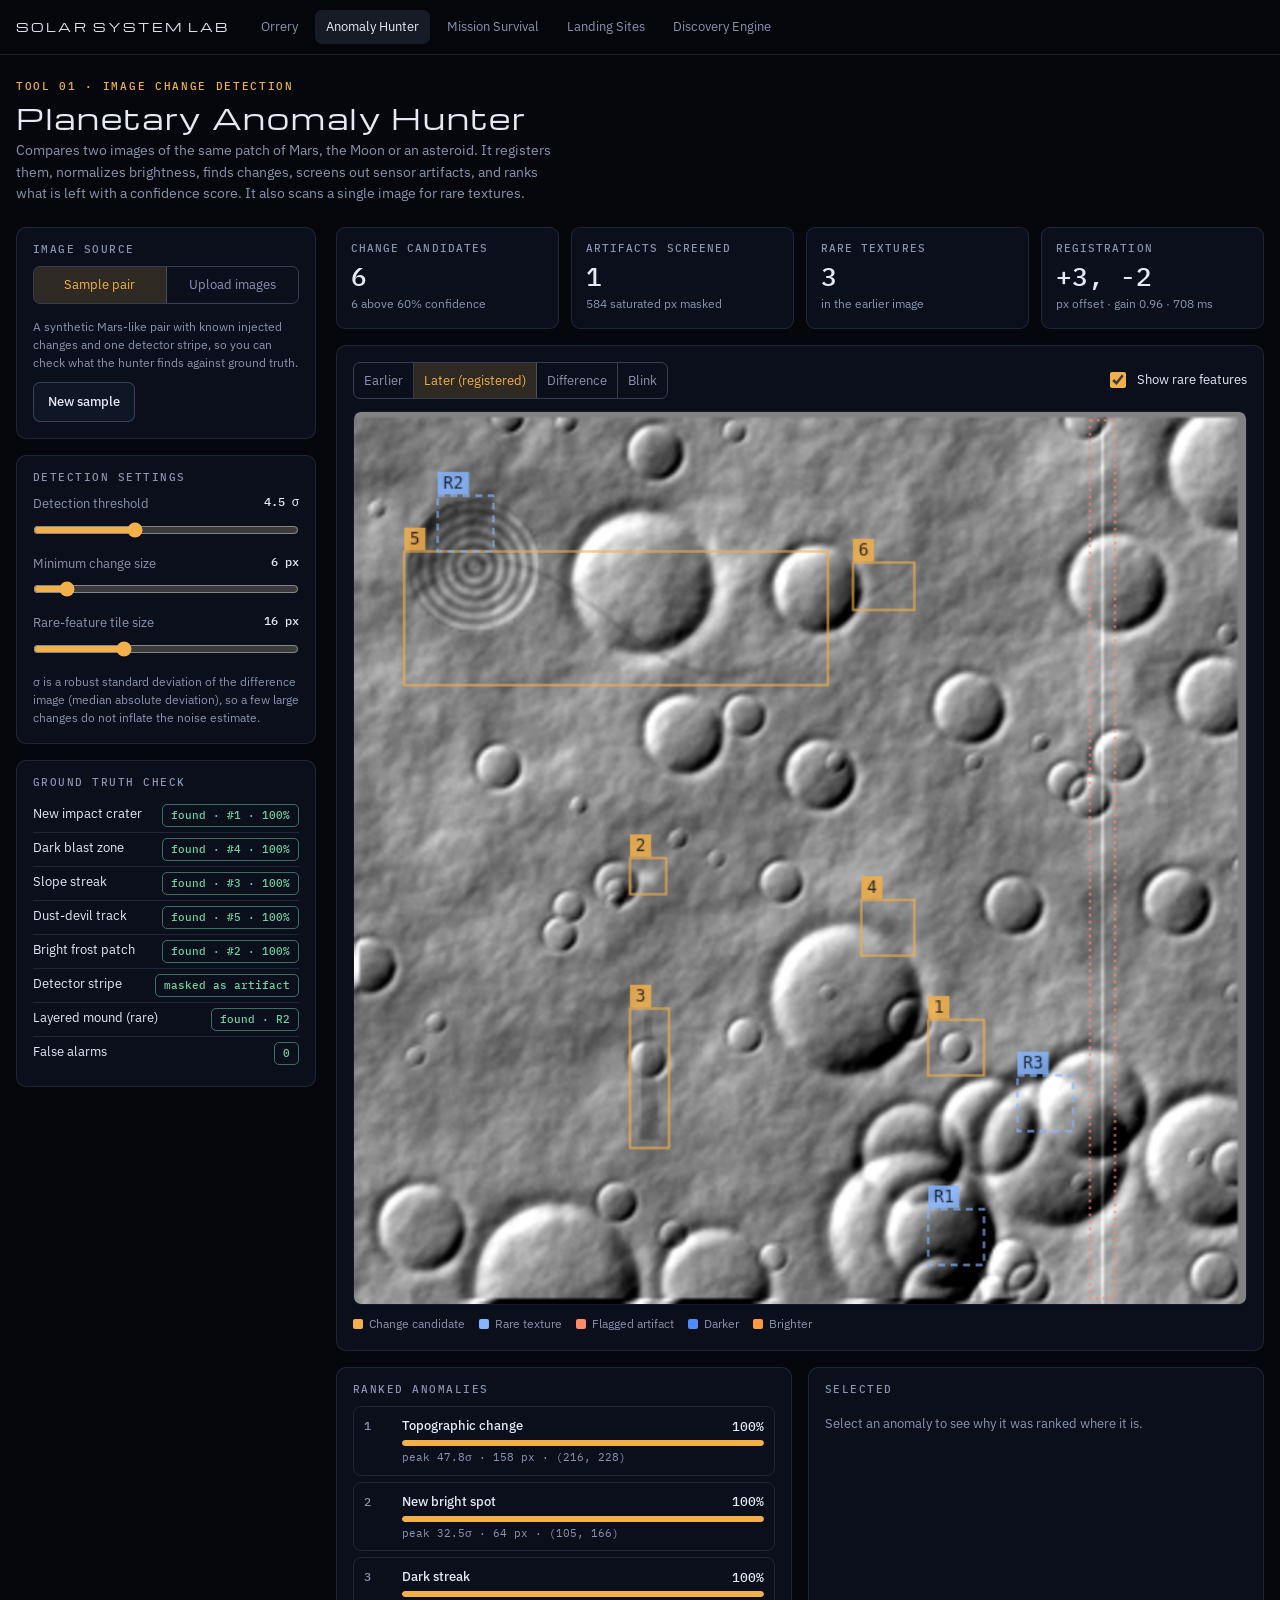
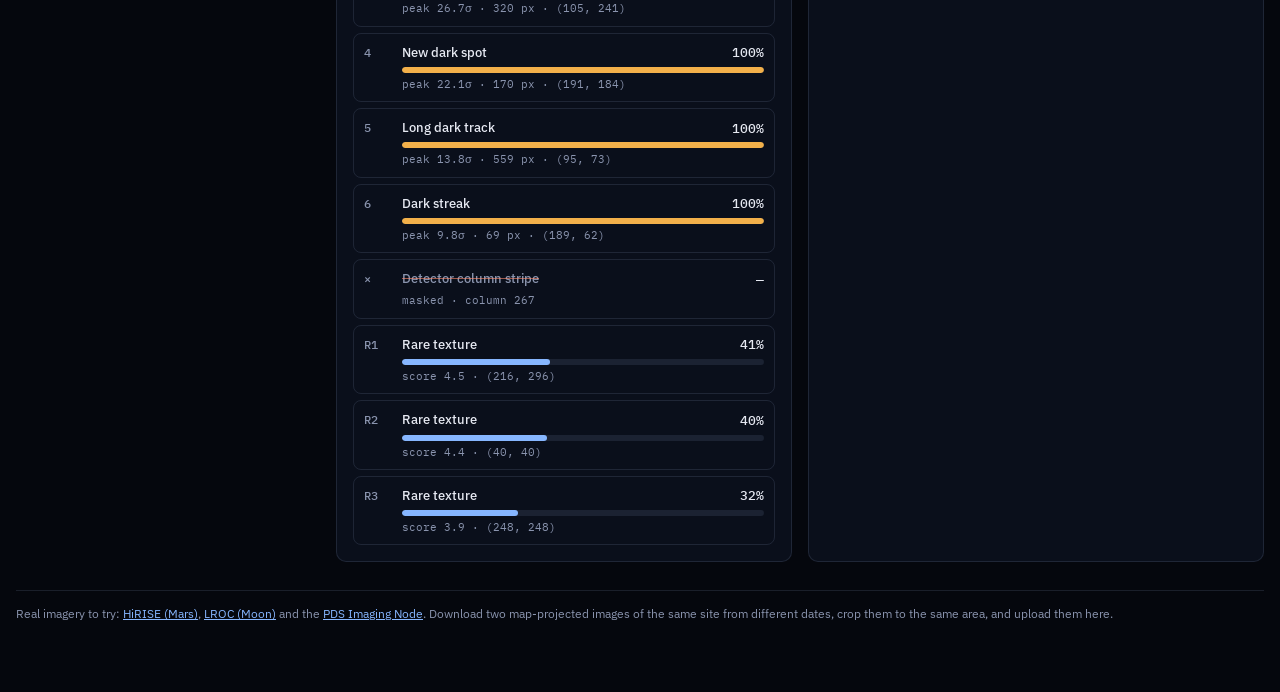
==== anomaly.html @ 72cd1df5 "Add Solar System Lab: anomaly hunter, mission survival, landing sites, discovery engine Co-Authored-" ====
<!doctype html>
<html lang="en">
<head>
<meta charset="utf-8">
<meta name="viewport" content="width=device-width, initial-scale=1, viewport-fit=cover">
<meta name="claude:viewport-fit-sides" content="cover">
<title>Anomaly Hunter</title>
<link rel="preconnect" href="https://fonts.googleapis.com">
<link rel="stylesheet" href="https://fonts.googleapis.com/css2?family=IBM+Plex+Mono:wght@400;500&family=IBM+Plex+Sans:wght@400;500;600&family=Michroma&display=swap">
<link rel="stylesheet" href="lab.css">
<style>
.views{display:flex;flex-wrap:wrap;gap:10px;align-items:center;justify-content:space-between;margin-bottom:12px}
.rank{list-style:none;margin:0;padding:0;display:flex;flex-direction:column;gap:6px}
.rank li button{width:100%;display:grid;grid-template-columns:28px minmax(0,1fr) 64px;gap:4px 10px;align-items:center;text-align:left;background:none;border:1px solid var(--line);border-radius:8px;padding:9px 10px;cursor:pointer}
.rank li button:hover{border-color:var(--line2)}
.rank li button[aria-pressed="true"]{border-color:var(--sun);background:rgba(242,176,74,.06)}
.rank .no{font:500 12px/1 var(--f-mono);color:var(--muted)}
.rank .ty{font-size:13px;font-weight:500;overflow:hidden;text-overflow:ellipsis}
.rank .cf{font:500 13px/1 var(--f-mono);text-align:right;font-variant-numeric:tabular-nums}
.rank .meta{grid-column:2/4;font:400 11px/1.4 var(--f-mono);color:var(--muted)}
.rank .bar{grid-column:2/4}
.rank li.art button .ty{color:var(--muted);text-decoration:line-through;text-decoration-color:rgba(255,138,110,.6)}
.detail dl{margin:0;display:grid;grid-template-columns:auto 1fr;gap:6px 12px;font-size:12.5px}
.detail dt{color:var(--muted)} .detail dd{margin:0;text-align:right;font-family:var(--f-mono);font-size:12px;overflow-wrap:anywhere}
.val li{display:flex;justify-content:space-between;gap:10px;font-size:12.5px;padding:5px 0;border-bottom:1px solid var(--line)}
.val li:last-child{border-bottom:0}
.val ul{list-style:none;margin:0;padding:0}
</style>
</head>
<body>
<nav class="nav"><div class="nav-in">
  <a class="mark" href="index.html">SOLAR SYSTEM LAB</a>
  <a class="tab" href="index.html">Orrery</a>
  <a class="tab" href="anomaly.html" aria-current="page">Anomaly Hunter</a>
  <a class="tab" href="mission.html">Mission Survival</a>
  <a class="tab" href="landing.html">Landing Sites</a>
  <a class="tab" href="discovery.html">Discovery Engine</a>
</div></nav>

<main class="wrap">
  <div class="phead">
    <div>
      <div class="eyebrow">Tool 01 · Image change detection</div>
      <h1>Planetary Anomaly Hunter</h1>
      <p>Compares two images of the same patch of Mars, the Moon or an asteroid. It registers them, normalizes brightness, finds changes, screens out sensor artifacts, and ranks what is left with a confidence score. It also scans a single image for rare textures.</p>
    </div>
  </div>

  <div class="layout">
    <aside class="stack">
      <div class="card">
        <h2>Image source</h2>
        <div class="seg" id="srcSeg" role="group" aria-label="Image source">
          <button aria-pressed="true" data-src="sample">Sample pair</button>
          <button aria-pressed="false" data-src="upload">Upload images</button>
        </div>
        <div id="sampleBox" style="margin-top:14px">
          <p class="hint" style="margin-top:0">A synthetic Mars-like pair with known injected changes and one detector stripe, so you can check what the hunter finds against ground truth.</p>
          <div class="btns" style="margin-top:10px"><button class="btn" id="btnNew">New sample</button></div>
        </div>
        <div id="uploadBox" hidden style="margin-top:14px">
          <div class="field"><span class="flabel">Earlier image</span><input type="file" id="fileA" accept="image/*"></div>
          <div class="field"><span class="flabel">Later image</span><input type="file" id="fileB" accept="image/*"></div>
          <p class="hint">Both images must cover the same area at a similar scale. Offsets up to 8 pixels at working size are corrected automatically. Images are processed in your browser and never uploaded anywhere.</p>
        </div>
      </div>
      <div class="card">
        <h2>Detection settings</h2>
        <div class="field"><label for="sens">Detection threshold <output id="sensV">4.5 σ</output></label><input type="range" id="sens" min="3" max="7" step="0.25" value="4.5"></div>
        <div class="field"><label for="minA">Minimum change size <output id="minAV">6 px</output></label><input type="range" id="minA" min="2" max="40" step="1" value="6"></div>
        <div class="field"><label for="rareN">Rare-feature tile size <output id="rareNV">16 px</output></label><input type="range" id="rareN" min="8" max="32" step="4" value="16"></div>
        <p class="hint">σ is a robust standard deviation of the difference image (median absolute deviation), so a few large changes do not inflate the noise estimate.</p>
      </div>
      <div class="card val" id="valCard">
        <h2>Ground truth check</h2>
        <ul id="valList"></ul>
      </div>
    </aside>

    <div class="stack">
      <div class="stats" id="stats"></div>
      <div class="card">
        <div class="views">
          <div class="seg" id="viewSeg" role="group" aria-label="View">
            <button aria-pressed="false" data-v="a">Earlier</button>
            <button aria-pressed="true" data-v="b">Later (registered)</button>
            <button aria-pressed="false" data-v="d">Difference</button>
            <button aria-pressed="false" data-v="blink">Blink</button>
          </div>
          <label class="check"><input type="checkbox" id="showRare" checked> Show rare features</label>
        </div>
        <div class="viewport"><canvas id="view" width="640" height="640" aria-label="Image view with detected anomalies"></canvas></div>
        <div class="legend" style="margin-top:10px">
          <span><i style="background:var(--sun)"></i>Change candidate</span>
          <span><i style="background:var(--cool)"></i>Rare texture</span>
          <span><i style="background:var(--alert)"></i>Flagged artifact</span>
          <span id="diffLegend" hidden><i style="background:#4f8dff"></i>Darker <i style="background:#ff9a3c;margin-left:8px"></i>Brighter</span>
        </div>
      </div>
      <div class="row">
        <div class="card">
          <h2>Ranked anomalies</h2>
          <ol class="rank" id="rank"></ol>
        </div>
        <div class="card detail" id="detail">
          <h2>Selected</h2>
          <div id="detailBody" class="empty">Select an anomaly to see why it was ranked where it is.</div>
        </div>
      </div>
    </div>
  </div>

  <p class="foot">Real imagery to try: <a href="https://www.uahirise.org/" target="_blank" rel="noopener">HiRISE (Mars)</a>, <a href="https://wms.lroc.asu.edu/lroc" target="_blank" rel="noopener">LROC (Moon)</a> and the <a href="https://pds-imaging.jpl.nasa.gov/" target="_blank" rel="noopener">PDS Imaging Node</a>. Download two map-projected images of the same site from different dates, crop them to the same area, and upload them here.</p>
</main>

<script src="lab.js"></script>
<script>
(function(){
"use strict";
const {$,clamp,rng,gauss,noise,median,mad,fmt,pct,esc}=Lab;
const N=320;
let src='sample', seed=7, view='b', blinkTimer=null, blinkOn=false;
let data=null;     // {W,H,A,B,truth,stripeTruth,mound,names,scale}
let result=null;   // analysis output
let selected=null;

/* ---------------- synthetic terrain ---------------- */
function crater(h,alb,cx,cy,R,W,H){
  const ext=Math.ceil(R*1.6);
  for(let y=Math.max(1,Math.floor(cy-ext));y<Math.min(H-1,cy+ext);y++)
  for(let x=Math.max(1,Math.floor(cx-ext));x<Math.min(W-1,cx+ext);x++){
    const d=Math.hypot(x-cx,y-cy)/R, i=y*W+x;
    if(d<1){ h[i]-=R*.42*(1-d*d); alb[i]-=.03*(1-d); }
    h[i]+=R*.14*Math.exp(-Math.pow((d-1)/.16,2));
  }
}
function render(h,alb,W,H){
  const out=new Float32Array(W*H);
  for(let y=0;y<H;y++) for(let x=0;x<W;x++){
    const i=y*W+x, xl=x>0?i-1:i, xr=x<W-1?i+1:i, yu=y>0?i-W:i, yd=y<H-1?i+W:i;
    const s=-((h[xr]-h[xl])*.7+(h[yd]-h[yu])*.55);
    out[i]=clamp(.08+.84*alb[i]*(1+.5*s),0,1);
  }
  return out;
}
function makeSample(sd){
  const W=N,H=N,r=rng(sd), n1=noise(sd+1,6,4), n2=noise(sd+2,5,6), n3=noise(sd+3,4,16);
  const h=new Float32Array(W*H), alb=new Float32Array(W*H);
  for(let y=0;y<H;y++) for(let x=0;x<W;x++){
    const u=x/(W-1), v=y/(H-1), i=y*W+x;
    h[i]=26*n1(u,v)+3*n3(u,v);
    alb[i]=.5+.22*(n2(u,v)-.5);
  }
  const keep=[]; // regions kept clear for injected features
  const far=(x,y,m)=>keep.every(k=>Math.hypot(k[0]-x,k[1]-y)>k[2]+m);
  const pick=(m,pad)=>{ for(let t=0;t<400;t++){ const x=pad+r()*(W-2*pad), y=pad+r()*(H-2*pad); if(far(x,y,m)) return [x,y]; } return [W/2,H/2]; };
  // rare layered mound (single image feature, present in both)
  const [mx,my]=pick(30,40); keep.push([mx,my,30]);
  for(let y=0;y<H;y++) for(let x=0;x<W;x++){
    const d=Math.hypot(x-mx,y-my)/24; if(d<1){ const i=y*W+x; h[i]+=7*(1-d*d); alb[i]+=.15*Math.sin(d*36)*(1-d*.3); }
  }
  // stripe column reserved
  const stripeX=Math.round(W*(.72+r()*.12)); keep.push([stripeX,-9999,0]);
  // background craters
  for(let k=0;k<70;k++){ const R=3+30*Math.pow(r(),3.2), x=r()*W, y=r()*H; if(Math.hypot(x-mx,y-my)>R+30) crater(h,alb,x,y,R,W,H); }

  const h2=Float32Array.from(h), a2=Float32Array.from(alb), truth=[];
  const colOk=(x,m)=>Math.abs(x-stripeX)>m;
  let p;
  do{ p=pick(18,30); }while(!colOk(p[0],16)); keep.push([p[0],p[1],18]);
  crater(h2,a2,p[0],p[1],5.5,W,H); truth.push({x:p[0],y:p[1],r:8,label:'New impact crater'});
  do{ p=pick(16,30); }while(!colOk(p[0],14)); keep.push([p[0],p[1],14]);
  for(let y=0;y<H;y++) for(let x=0;x<W;x++){ const d2=(x-p[0])**2+(y-p[1])**2; if(d2<200) a2[y*W+x]-=.17*Math.exp(-d2/22); }
  truth.push({x:p[0],y:p[1],r:7,label:'Dark blast zone'});
  do{ p=pick(30,40); }while(!colOk(p[0],34)); keep.push([p[0],p[1],30]);
  { const ang=Math.PI*(.35+r()*.3), L=44, x0=p[0]-Math.cos(ang)*L/2, y0=p[1]-Math.sin(ang)*L/2;
    for(let y=0;y<H;y++) for(let x=0;x<W;x++){
      const t=clamp(((x-x0)*Math.cos(ang)+(y-y0)*Math.sin(ang))/L,0,1), px=x0+Math.cos(ang)*L*t, py=y0+Math.sin(ang)*L*t, d=Math.hypot(x-px,y-py);
      const wdt=1+2.2*t; if(d<wdt+1) a2[y*W+x]-=.13*clamp(wdt+1-d,0,1)*(t<.97?1:0);
    }
    truth.push({x:p[0],y:p[1],r:24,label:'Slope streak'}); }
  { // dust-devil track, kept left of the stripe
    const xs=20, xe=Math.min(stripeX-20,W*.62), y0=40+r()*(H-80), amp=10+r()*14, ph=r()*6;
    for(let x=Math.floor(xs);x<xe;x++){ const yc=y0+amp*Math.sin(x/26+ph);
      for(let y=Math.floor(yc-3);y<=yc+3;y++){ if(y<0||y>=H) continue; const d=Math.abs(y-yc); if(d<1.6) a2[y*W+x]-=.07*(1.6-d)/1.6+.02; } }
    const mxx=(xs+xe)/2; truth.push({x:mxx,y:y0+amp*Math.sin(mxx/26+ph),r:(xe-xs)/2,label:'Dust-devil track',line:true}); }
  do{ p=pick(12,30); }while(!colOk(p[0],10)); keep.push([p[0],p[1],10]);
  for(let y=0;y<H;y++) for(let x=0;x<W;x++){ const d2=(x-p[0])**2+(y-p[1])**2; if(d2<60) a2[y*W+x]+=.28*Math.exp(-d2/7); }
  truth.push({x:p[0],y:p[1],r:6,label:'Bright frost patch'});

  const A0=render(h,alb,W,H), B0=render(h2,a2,W,H);
  // second acquisition: brighter exposure, pointing offset, noise, a hot detector column
  const sx=3,sy=-2, A=new Float32Array(W*H), B=new Float32Array(W*H);
  for(let y=0;y<H;y++) for(let x=0;x<W;x++){
    const i=y*W+x; A[i]=clamp(A0[i]+gauss(r)*.012,0,1);
    const ox=x-sx, oy=y-sy, j=(clamp(oy,0,H-1))*W+clamp(ox,0,W-1);
    B[i]=clamp(B0[j]*1.08-.03+gauss(r)*.012,0,1);
  }
  for(let y=0;y<H;y++) B[y*W+stripeX+sx]=clamp(B[y*W+stripeX+sx]+.26,0,1);
  return {W,H,A,B,truth,stripeTruth:stripeX+sx,mound:{x:mx,y:my,r:24},names:['synthetic-earlier','synthetic-later'],scale:1,synthetic:true};
}

/* ---------------- analysis ---------------- */
function normalize(a){ const m=Lab.mean(a), s=Lab.std(a,m)||1; const o=new Float32Array(a.length); for(let i=0;i<a.length;i++) o[i]=(a[i]-m)/s; return o; }
function register(A,B,W,H,R){
  let best=[0,0], bestE=Infinity; const m=R+2;
  for(let dy=-R;dy<=R;dy++) for(let dx=-R;dx<=R;dx++){
    let e=0,n=0;
    for(let y=m;y<H-m;y+=2) for(let x=m;x<W-m;x+=2){ const d=B[(y+dy)*W+x+dx]-A[y*W+x]; e+=d*d; n++; }
    e/=n; if(e<bestE){ bestE=e; best=[dx,dy]; }
  }
  return best;
}
function box3(a,W,H){ const o=new Float32Array(a.length);
  for(let y=0;y<H;y++) for(let x=0;x<W;x++){ let s=0,n=0;
    for(let j=-1;j<=1;j++) for(let i=-1;i<=1;i++){ const xx=x+i,yy=y+j; if(xx>=0&&yy>=0&&xx<W&&yy<H){ s+=a[yy*W+xx]; n++; } }
    o[y*W+x]=s/n; } return o; }

function analyze(){
  const {W,H}=data, t0=performance.now();
  const T=+$('sens').value, minA=+$('minA').value;
  const An=normalize(data.A), Bn=normalize(data.B);
  const [dx,dy]=register(An,Bn,W,H,8);
  const margin=Math.max(Math.abs(dx),Math.abs(dy))+2;
  const Breg=new Float32Array(W*H), valid=new Uint8Array(W*H);
  for(let y=0;y<H;y++) for(let x=0;x<W;x++){ const xx=x+dx, yy=y+dy;
    if(xx>=0&&yy>=0&&xx<W&&yy<H){ Breg[y*W+x]=Bn[yy*W+xx]; if(x>=margin&&y>=margin&&x<W-margin&&y<H-margin) valid[y*W+x]=1; } }
  // saturation screen: clipped pixels cannot show real brightness changes
  let satCount=0;
  for(let y=0;y<H;y++) for(let x=0;x<W;x++){ const i=y*W+x; if(!valid[i]) continue; const xx=x+dx, yy=y+dy, a=data.A[i], b=data.B[yy*W+xx];
    if(a<.015||a>.985||b<.015||b>.985){ for(let j=-1;j<=1;j++) for(let k=-1;k<=1;k++){ const q2=(y+j)*W+x+k; if(q2>=0&&q2<W*H) valid[q2]=0; } satCount++; } }
  // fit gain/offset of later image to earlier (robust to brightness/exposure changes)
  let sa=0,sb=0,sab=0,sbb=0,n=0;
  for(let i=0;i<W*H;i++) if(valid[i]){ sa+=An[i]; sb+=Breg[i]; sab+=An[i]*Breg[i]; sbb+=Breg[i]*Breg[i]; n++; }
  const g=(sab-sa*sb/n)/(sbb-sb*sb/n||1), off=(sa-g*sb)/n;
  const D=new Float32Array(W*H); for(let i=0;i<W*H;i++) D[i]=valid[i]?(g*Breg[i]+off)-An[i]:0;
  const Ds=box3(D,W,H);
  const vals=[]; for(let i=0;i<W*H;i++) if(valid[i]) vals.push(Ds[i]);
  const med=median(vals), sig=1.4826*mad(vals,med)||1e-6;
  const Z=new Float32Array(W*H); for(let i=0;i<W*H;i++) Z[i]=valid[i]?(Ds[i]-med)/sig:0;

  // artifact screen: whole columns / rows that shifted together (detector stripes, readout banding)
  const artifacts=[], masked=new Uint8Array(W*H);
  const lineScan=(isCol)=>{
    const L=isCol?W:H, M=isCol?H:W;
    for(let a=0;a<L;a++){ let s=0,c=0,hi=0;
      for(let b=0;b<M;b++){ const i=isCol?b*W+a:a*W+b; if(valid[i]){ s+=Z[i]; c++; if(Math.abs(Z[i])>T*.6) hi++; } }
      if(c>M*.5 && hi/c>.6 && Math.abs(s/c)>T*.55){
        for(let b=0;b<M;b++){ for(let k=-1;k<=1;k++){ const aa=a+k; if(aa<0||aa>=L) continue; masked[isCol?b*W+aa:aa*W+b]=1; } }
        const last=artifacts[artifacts.length-1];
        if(last&&last.isCol===isCol&&a-last.pos<=2){ last.pos2=a; continue; }
        artifacts.push({isCol,pos:a,pos2:a,mean:s/c,frac:hi/c});
      } }
  };
  lineScan(true); lineScan(false);

  // hysteresis segmentation
  const lab=new Int32Array(W*H), comps=[]; const lo=T*.6; let id=0; const q=new Int32Array(W*H);
  for(let i=0;i<W*H;i++){
    if(lab[i]||!valid[i]||masked[i]||Math.abs(Z[i])<T) continue;
    id++; let qh=0,qt=0; q[qt++]=i; lab[i]=id;
    const c={id,px:[],sum:0,pos:0,neg:0,peak:0,x0:W,y0:H,x1:0,y1:0,edge:false};
    while(qh<qt){ const k=q[qh++], x=k%W, y=(k-x)/W; c.px.push(k);
      const z=Z[k]; c.sum+=z; if(z>lo)c.pos++; if(z<-lo)c.neg++; c.peak=Math.max(c.peak,Math.abs(z));
      if(x<c.x0)c.x0=x; if(y<c.y0)c.y0=y; if(x>c.x1)c.x1=x; if(y>c.y1)c.y1=y;
      if(x<=margin+1||y<=margin+1||x>=W-margin-2||y>=H-margin-2) c.edge=true;
      for(let j=-1;j<=1;j++) for(let ii=-1;ii<=1;ii++){ const xx=x+ii,yy=y+j; if(xx<0||yy<0||xx>=W||yy>=H) continue; const kk=yy*W+xx;
        if(!lab[kk]&&valid[kk]&&!masked[kk]&&Math.abs(Z[kk])>=lo){ lab[kk]=id; q[qt++]=kk; } } }
    comps.push(c);
  }
  // merge nearby fragments of the same feature (gaps along faint tracks)
  const near=(a,b)=>!(a.x1+4<b.x0||b.x1+4<a.x0||a.y1+4<b.y0||b.y1+4<a.y0);
  let merged=true; while(merged){ merged=false;
    for(let i=0;i<comps.length&&!merged;i++) for(let j=i+1;j<comps.length&&!merged;j++){
      const a=comps[i], b=comps[j]; if(!near(a,b)) continue;
      if(Math.sign(a.sum)!==Math.sign(b.sum)&&a.pos&&b.pos&&a.neg&&b.neg) continue;
      let close=false; const bs=new Set(b.px);
      outer: for(const k of a.px){ const x=k%W,y=(k-x)/W; for(let j2=-4;j2<=4;j2++) for(let i2=-4;i2<=4;i2++){ if(bs.has((y+j2)*W+x+i2)){ close=true; break outer; } } }
      if(!close) continue;
      a.px=a.px.concat(b.px); a.sum+=b.sum; a.pos+=b.pos; a.neg+=b.neg; a.peak=Math.max(a.peak,b.peak);
      a.x0=Math.min(a.x0,b.x0); a.y0=Math.min(a.y0,b.y0); a.x1=Math.max(a.x1,b.x1); a.y1=Math.max(a.y1,b.y1); a.edge=a.edge||b.edge;
      comps.splice(j,1); merged=true; } }

  const items=[];
  for(const c of comps){
    const area=c.px.length; if(area<minA) continue;
    let mx=0,my=0; for(const k of c.px){ mx+=k%W; my+=Math.floor(k/W); } mx/=area; my/=area;
    let sxx=0,syy=0,sxy=0; for(const k of c.px){ const x=k%W-mx, y=Math.floor(k/W)-my; sxx+=x*x; syy+=y*y; sxy+=x*y; }
    sxx/=area; syy/=area; sxy/=area;
    const tr=sxx+syy, det=sxx*syy-sxy*sxy, l1=tr/2+Math.sqrt(Math.max(0,tr*tr/4-det)), l2=Math.max(.25,tr/2-Math.sqrt(Math.max(0,tr*tr/4-det)));
    const elong=Math.sqrt(l1/l2), length=4*Math.sqrt(l1);
    const meanZ=c.sum/area, posF=c.pos/area, negF=c.neg/area;
    let type, why;
    if(posF>.2&&negF>.2){ type='Topographic change'; why='paired brightening and darkening, the signature of new relief catching light on one side and casting shadow on the other (possible new crater or slump)'; }
    else if(meanZ<0&&elong>3.2&&length>70){ type='Long dark track'; why='a long, thin, darker line, typical of a dust-devil track or rover-scale disturbance'; }
    else if(meanZ<0&&elong>2.6&&length>18){ type='Dark streak'; why='an elongated darker feature that tapers, consistent with a slope streak or recurring slope lineae'; }
    else if(meanZ<0){ type='New dark spot'; why='a compact darkening, consistent with a fresh impact blast zone or exposed darker material'; }
    else if(elong>3){ type='Bright streak'; why='an elongated brightening'; }
    else { type='New bright spot'; why='a compact brightening, consistent with frost, fresh ice or a high-albedo exposure'; }
    const flags=[]; let art=0;
    if(c.edge){ flags.push('touches the overlap edge, where registration error is largest'); art+=.45; }
    if(area<10&&c.peak<T+1.5){ flags.push('very small and weak, could be noise'); art+=.35; }
    if(elong>18&&(c.x1-c.x0<=3||c.y1-c.y0<=3)){ flags.push('one pixel wide and perfectly straight, like a detector defect'); art+=.6; }
    const strength=1/(1+Math.exp(-(.8*(c.peak-T)+.55*Math.log(area/minA))));
    const conf=clamp(strength*(1-Math.min(.9,art)),0,1);
    items.push({kind:'change',type,why,conf,area,peak:c.peak,meanZ,elong,length,x:mx,y:my,box:[c.x0,c.y0,c.x1,c.y1],flags,artifact:art>=.6});
  }
  for(const a of artifacts){
    const w=a.pos2-a.pos+1;
    items.push({kind:'artifact',type:a.isCol?'Detector column stripe':'Detector row stripe',why:`${w} ${a.isCol?'column':'row'}${w>1?'s':''} changed by the same amount along ${pct(a.frac)} of the image. Real surface changes do not follow the sensor grid, so this was masked before detection.`,
      conf:0,x:a.isCol?a.pos:W/2,y:a.isCol?H/2:a.pos,box:a.isCol?[a.pos-1,margin,a.pos2+1,H-margin]:[margin,a.pos-1,W-margin,a.pos2+1],flags:['aligned with the sensor grid'],artifact:true,line:a.isCol?'col':'row',pos:a.pos,meanZ:a.mean});
  }

  // rare textures in the earlier image
  const rare=rareFeatures(An,W,H,+$('rareN').value);

  items.sort((a,b)=>(b.artifact?-1:b.conf)-(a.artifact?-1:a.conf));
  result={satCount,dx,dy,gain:g,offset:off,sigma:sig,Z,Breg,An,items,rare,ms:performance.now()-t0,margin};
}

function rareFeatures(A,W,H,T){
  const tiles=[], nx=Math.floor(W/T), ny=Math.floor(H/T);
  const sorted=Float32Array.from(A).sort(), p5=sorted[Math.floor(A.length*.05)], lo=sorted[Math.floor(A.length*.01)], hi=sorted[Math.floor(A.length*.99)];
  for(let ty=0;ty<ny;ty++) for(let tx=0;tx<nx;tx++){
    let s=0,s2=0,ge=0,jxx=0,jyy=0,jxy=0,dark=0,osc=0; const hist=new Float32Array(8); const n=T*T;
    for(let y=ty*T;y<ty*T+T;y++) for(let x=tx*T;x<tx*T+T;x++){
      const i=y*W+x, v=A[i]; s+=v; s2+=v*v; if(v<p5) dark++;
      hist[clamp(Math.floor((v-lo)/(hi-lo+1e-9)*8),0,7)]++;
      if(x>0&&y>0&&x<W-1&&y<H-1){ const gx=(A[i+1]-A[i-1])/2, gy=(A[i+W]-A[i-W])/2; ge+=Math.hypot(gx,gy); jxx+=gx*gx; jyy+=gy*gy; jxy+=gx*gy;
        const lx=A[i]-(A[i-1]+A[i+1])/2, ly=A[i]-(A[i-W]+A[i+W])/2;
        if((A[i]-A[i-1])*(A[i+1]-A[i])<0&&Math.abs(lx)>.25) osc++;
        if((A[i]-A[i-W])*(A[i+W]-A[i])<0&&Math.abs(ly)>.25) osc++; }
    }
    const m=s/n, sd=Math.sqrt(Math.max(0,s2/n-m*m));
    let ent=0; for(const h of hist){ if(h>0){ const p=h/n; ent-=p*Math.log2(p); } }
    const coh=(jxx+jyy)>0?Math.sqrt((jxx-jyy)**2+4*jxy*jxy)/(jxx+jyy):0;
    tiles.push({tx,ty,f:[m,sd,ge/n,coh,ent,dark/n,osc/n]});
  }
  const names=['brightness','contrast','relief roughness','texture alignment','texture complexity','dark-pixel share','fine banding'];
  const F=names.length, med=[], sc=[];
  for(let k=0;k<F;k++){ const col=tiles.map(t=>t.f[k]); med[k]=median(col); sc[k]=1.4826*mad(col,med[k])||Lab.std(col)||1; }
  for(const t of tiles){ t.z=t.f.map((v,k)=>(v-med[k])/sc[k]); t.zc=t.z.map(z=>Math.sign(z)*Math.log1p(Math.abs(z))); }
  // density-based rarity: mean distance to the K most similar tiles elsewhere in the image
  const K=6, sep=3;
  for(const t of tiles){
    const ds=[];
    for(const u of tiles){ if(Math.abs(u.tx-t.tx)<sep&&Math.abs(u.ty-t.ty)<sep) continue; let d=0; for(let k=0;k<F;k++){ const e=t.zc[k]-u.zc[k]; d+=e*e; } ds.push(Math.sqrt(d)); }
    ds.sort((a,b)=>a-b); let m2=0; for(let k=0;k<K&&k<ds.length;k++) m2+=ds[k]; t.knn=m2/Math.min(K,ds.length||1);
  }
  const kmed=median(tiles.map(t=>t.knn)), kmad=1.4826*mad(tiles.map(t=>t.knn),kmed)||1;
  for(const t of tiles) t.score=(t.knn-kmed)/kmad;
  tiles.sort((a,b)=>b.score-a.score);
  const out=[];
  for(const t of tiles){
    if(out.length>=5||t.score<2.5) break;
    if(out.some(o=>Math.abs(o.tx-t.tx)<=2&&Math.abs(o.ty-t.ty)<=2)) continue;
    const drivers=t.z.map((z,k)=>({z,k})).sort((a,b)=>Math.abs(b.z)-Math.abs(a.z)).slice(0,2)
      .map(d=>`${d.z>0?'high':'low'} ${names[d.k]} (${d.z>0?'+':'−'}${Math.abs(d.z).toFixed(1)}σ)`);
    let hintTxt='unusual texture worth a closer look';
    if(t.z[6]>3) hintTxt='repeating fine bands: layered deposits, ripples or terraces';
    else if(t.z[3]>3) hintTxt='strongly aligned texture: layering, dunes, ridges or fractures';
    else if(t.z[0]<-3&&t.z[1]>2) hintTxt='dark, high-contrast pocket: pit, crater interior or dark deposit';
    else if(t.z[0]>3) hintTxt='unusually bright material';
    else if(t.z[1]<-2.5) hintTxt='unusually smooth surface';
    out.push({kind:'rare',type:'Rare texture',why:hintTxt,drivers,conf:clamp(1/(1+Math.exp(-(t.score-5)*.7)),0,1),score:t.score,
      x:(t.tx+.5)*T,y:(t.ty+.5)*T,box:[t.tx*T,t.ty*T,t.tx*T+T-1,t.ty*T+T-1],tx:t.tx,ty:t.ty});
  }
  return out;
}

/* ---------------- drawing ---------------- */
const cv=$('view'), ctx=cv.getContext('2d'), base=document.createElement('canvas'), bctx=base.getContext('2d');
function grayToImage(arr,W,H,stretch){
  let lo=0,hi=1; if(stretch){ const s=Float32Array.from(arr).sort(); lo=s[Math.floor(s.length*.005)]; hi=s[Math.floor(s.length*.995)]; }
  const img=bctx.createImageData(W,H);
  for(let i=0;i<W*H;i++){ const v=clamp((arr[i]-lo)/(hi-lo||1),0,1)*255; img.data[i*4]=img.data[i*4+1]=img.data[i*4+2]=v; img.data[i*4+3]=255; }
  return img;
}
function diffImage(){
  const {W,H}=data, img=bctx.createImageData(W,H), Z=result.Z, A=result.An;
  for(let i=0;i<W*H;i++){
    const g=clamp(60+A[i]*22,0,255)*.55, z=clamp(Z[i]/6,-1,1), t=Math.abs(z);
    const c=z<0?[79,141,255]:[255,154,60];
    img.data[i*4]=g*(1-t)+c[0]*t; img.data[i*4+1]=g*(1-t)+c[1]*t; img.data[i*4+2]=g*(1-t)+c[2]*t; img.data[i*4+3]=255;
  }
  return img;
}
function draw(){
  if(!data||!result) return;
  const {W,H}=data; base.width=W; base.height=H;
  const showB = view==='b' || (view==='blink'&&blinkOn);
  let img;
  if(view==='d') img=diffImage();
  else img=grayToImage(showB?result.Breg:result.An,W,H,true);
  bctx.putImageData(img,0,0);
  const S=Math.round(Math.min(900,Math.max(560,W*2))/W*100)/100;
  cv.width=Math.round(W*S); cv.height=Math.round(H*S);
  ctx.imageSmoothingEnabled=true; ctx.drawImage(base,0,0,cv.width,cv.height);
  $('diffLegend').hidden=view!=='d';
  if(view==='blink'){ ctx.fillStyle='rgba(5,7,13,.7)'; ctx.fillRect(8,8,92,24); ctx.fillStyle='#e6e9f2'; ctx.font='500 12px "IBM Plex Mono",monospace'; ctx.fillText(blinkOn?'LATER':'EARLIER',18,24); }
  const all=result.items.concat($('showRare').checked?result.rare:[]);
  ctx.lineWidth=1.5; ctx.font='500 12px "IBM Plex Mono",monospace';
  all.forEach(it=>{
    const col=it.artifact?'#ff8a6e':it.kind==='rare'?'#86b6ff':'#f2b04a';
    const sel=selected===it, pad=4;
    const [x0,y0,x1,y1]=it.box;
    ctx.strokeStyle=col; ctx.globalAlpha=sel?1:.85; ctx.lineWidth=sel?2.5:1.4;
    ctx.setLineDash(it.kind==='rare'?[5,4]:it.artifact?[2,3]:[]);
    ctx.strokeRect(x0*S-pad,y0*S-pad,(x1-x0+1)*S+pad*2,(y1-y0+1)*S+pad*2);
    ctx.setLineDash([]);
    const lab=it.rank?String(it.rank):'';
    if(lab){ const tw=ctx.measureText(lab).width+8; const lx=Math.max(0,x0*S-pad), ly=Math.max(0,y0*S-pad-17);
      ctx.fillStyle=col; ctx.fillRect(lx,ly,tw,16); ctx.fillStyle='#0a0f1b'; ctx.fillText(lab,lx+4,ly+12); }
  });
  ctx.globalAlpha=1;
}

/* ---------------- UI ---------------- */
function renderAll(){
  const items=result.items.concat(result.rare);
  let r=1; result.items.forEach(it=>{ it.rank=it.artifact?null:r++; }); result.rare.forEach(it=>{ it.rank='R'+(result.rare.indexOf(it)+1); });
  const changes=result.items.filter(i=>!i.artifact), arts=result.items.filter(i=>i.artifact);
  $('stats').innerHTML=[
    ['Change candidates',changes.length,`${changes.filter(c=>c.conf>=.6).length} above 60% confidence`],
    ['Artifacts screened',arts.length,`${result.satCount} saturated px masked`],
    ['Rare textures',result.rare.length,'in the earlier image'],
    ['Registration',`${result.dx>=0?'+':''}${result.dx}, ${result.dy>=0?'+':''}${result.dy}`,`px offset · gain ${fmt(result.gain,2)} · ${Math.round(result.ms)} ms`]
  ].map(s=>`<div class="stat"><div class="k">${s[0]}</div><div class="n">${s[1]}</div><div class="s">${s[2]}</div></div>`).join('');
  const list=$('rank');
  if(!items.length){ list.innerHTML='<li class="empty">Nothing crossed the threshold. Lower it to see weaker changes.</li>'; }
  else list.innerHTML=items.map((it,i)=>{
    const meta=it.kind==='rare'?`score ${fmt(it.score,1)} · (${Math.round(it.x*data.scale)}, ${Math.round(it.y*data.scale)})`
      : it.kind==='artifact'?`masked · ${it.line==='col'?'column':'row'} ${Math.round(it.pos*data.scale)}`
      : `peak ${fmt(it.peak,1)}σ · ${it.area} px · (${Math.round(it.x*data.scale)}, ${Math.round(it.y*data.scale)})`;
    return `<li class="${it.artifact?'art':''}"><button data-i="${i}" aria-pressed="${selected===it}"><span class="no">${it.rank||'×'}</span><span class="ty">${esc(it.type)}</span><span class="cf">${it.artifact?'—':pct(it.conf)}</span>${it.artifact?'':`<span class="bar"><i style="width:${(it.conf*100).toFixed(0)}%;background:${it.kind==='rare'?'var(--cool)':'var(--sun)'}"></i></span>`}<span class="meta">${meta}</span></button></li>`;
  }).join('');
  [...list.querySelectorAll('button')].forEach(b=>b.onclick=()=>{ selected=items[+b.dataset.i]; renderAll(); showDetail(); });
  validate();
  draw();
}
function showDetail(){
  const it=selected; if(!it){ $('detailBody').className='empty'; $('detailBody').textContent='Select an anomaly to see why it was ranked where it is.'; return; }
  const rows=[];
  rows.push(['Type',it.type]);
  if(it.kind!=='artifact') rows.push(['Confidence',pct(it.conf)]);
  if(it.kind==='change'){ rows.push(['Peak signal',fmt(it.peak,2)+' σ'],['Mean signal',(it.meanZ>0?'+':'−')+fmt(Math.abs(it.meanZ),2)+' σ'],['Area',it.area+' px'],['Elongation',fmt(it.elong,1)+' : 1'],['Length',fmt(it.length,0)+' px']); }
  if(it.kind==='rare'){ rows.push(['Rarity score',fmt(it.score,2)],['Driven by',it.drivers.join('; ')]); }
  rows.push(['Location (source px)',`x ${Math.round(it.x*data.scale)}, y ${Math.round(it.y*data.scale)}`]);
  rows.push(['Source',data.synthetic?`synthetic pair, seed ${seed}`:esc(data.names.join(' → '))]);
  $('detailBody').className='';
  $('detailBody').innerHTML=`<dl>${rows.map(r=>`<dt>${r[0]}</dt><dd>${esc(r[1])}</dd>`).join('')}</dl>
    <p class="hint">${it.kind==='artifact'?esc(it.why):'Reads as '+esc(it.why)+'.'}</p>
    ${it.flags&&it.flags.length&&it.kind!=='artifact'?`<p class="hint" style="color:var(--alert)">Artifact checks: ${esc(it.flags.join('; '))}.</p>`:''}
    ${data.synthetic?'':'<p class="hint">Go back to the archive product for these coordinates to check incidence angle, season and processing level before drawing conclusions.</p>'}`;
}
function validate(){
  const card=$('valCard'); card.hidden=!data.synthetic; if(!data.synthetic) return;
  const changes=result.items.filter(i=>!i.artifact);
  const rows=data.truth.map(t=>{
    const hit=changes.find(c=>{ if(t.line) return c.box[0]<=t.x+t.r&&c.box[2]>=t.x-t.r&&Math.abs(c.y-t.y)<40&&c.length>40; return Math.hypot(c.x-t.x,c.y-t.y)<t.r+12; });
    return [t.label,hit?`found · #${hit.rank} · ${pct(hit.conf)}`:'missed',!!hit];
  });
  const st=result.items.find(i=>i.artifact&&i.line==='col'&&Math.abs(i.pos-(data.stripeTruth-result.dx))<=3);
  rows.push(['Detector stripe',st?'masked as artifact':'not caught',!!st]);
  const m=data.mound, rr=result.rare.findIndex(t=>Math.hypot(t.x-m.x,t.y-m.y)<m.r+10);
  rows.push(['Layered mound (rare)',rr>=0?`found · R${rr+1}`:'missed',rr>=0]);
  const fp=changes.filter(c=>!data.truth.some(t=>t.line? (c.box[0]<=t.x+t.r&&c.box[2]>=t.x-t.r&&Math.abs(c.y-t.y)<40) : Math.hypot(c.x-t.x,c.y-t.y)<t.r+14)).length;
  rows.push(['False alarms',String(fp),fp===0]);
  $('valList').innerHTML=rows.map(r=>`<li><span>${esc(r[0])}</span><span class="pill ${r[2]?'good':'bad'}">${esc(r[1])}</span></li>`).join('');
}

async function run(){
  if(!data) return;
  analyze(); selected=null; showDetail(); renderAll();
}
function loadSample(){ data=makeSample(seed); run(); }

[...$('srcSeg').children].forEach(b=>b.onclick=()=>{
  src=b.dataset.src; [...$('srcSeg').children].forEach(c=>c.setAttribute('aria-pressed',c===b));
  $('sampleBox').hidden=src!=='sample'; $('uploadBox').hidden=src!=='upload';
  if(src==='sample') loadSample(); else tryUpload();
});
$('btnNew').onclick=()=>{ seed=Math.floor(Math.random()*1e6); loadSample(); };
let imgA=null,imgB=null;
async function tryUpload(){
  try{
    if($('fileA').files[0]) imgA=await Lab.loadImage($('fileA').files[0]);
    if($('fileB').files[0]) imgB=await Lab.loadImage($('fileB').files[0]);
  }catch(e){ $('rank').innerHTML=`<li class="empty">${esc(e.message)}</li>`; return; }
  if(!imgA||!imgB){ $('rank').innerHTML='<li class="empty">Choose both an earlier and a later image to compare.</li>'; return; }
  const a=Lab.toGray(imgA,400), b=Lab.toGray(imgB,400,a.w,a.h);
  data={W:a.w,H:a.h,A:a.data,B:b.data,truth:[],names:[$('fileA').files[0].name,$('fileB').files[0].name],scale:a.scale,synthetic:false};
  run();
}
$('fileA').onchange=tryUpload; $('fileB').onchange=tryUpload;
const bindOut=(id,fmtFn)=>{ const el=$(id), o=$(id+'V'); el.addEventListener('input',()=>{ o.textContent=fmtFn(+el.value); }); el.addEventListener('change',run); };
bindOut('sens',v=>v.toFixed(2).replace(/0$/,'')+' σ'); bindOut('minA',v=>v+' px'); bindOut('rareN',v=>v+' px');
$('showRare').onchange=draw;
[...$('viewSeg').children].forEach(b=>b.onclick=()=>{
  view=b.dataset.v; [...$('viewSeg').children].forEach(c=>c.setAttribute('aria-pressed',c===b));
  clearInterval(blinkTimer); blinkTimer=null;
  if(view==='blink'){ blinkOn=true; blinkTimer=setInterval(()=>{ blinkOn=!blinkOn; draw(); },700); }
  draw();
});
loadSample();
})();
</script>
</body>
</html>
---- lab.css ----
/* Solar System Lab — shared instrument theme. Dark-only by design (it is a mission-ops console).
   Layout: sticky nav, page header, then a controls column beside a results column; stacks on phones. */
:root{
  --void:#05070d;
  --surface:#0a0f1b;
  --surface2:#0f1626;
  --line:rgba(150,168,210,.15);
  --line2:rgba(150,168,210,.3);
  --fg:#e6e9f2;
  --muted:#8a94ae;
  --sun:#f2b04a;
  --cool:#86b6ff;
  --good:#6fd1a2;
  --warn:#e9cf5c;
  --alert:#ff8a6e;
  --f-display:"Michroma","Eurostile","Trebuchet MS",sans-serif;
  --f-body:"IBM Plex Sans",system-ui,-apple-system,"Segoe UI",sans-serif;
  --f-mono:"IBM Plex Mono",ui-monospace,Menlo,Consolas,monospace;
  color-scheme:dark;
}
*{box-sizing:border-box}
html{background:var(--void)}
body{margin:0;background:var(--void);color:var(--fg);font:14px/1.55 var(--f-body);-webkit-font-smoothing:antialiased}
body::before{content:"";position:fixed;inset:0 0 auto;height:env(safe-area-inset-top,0px);z-index:30;background:var(--void)}
a{color:var(--cool)}
button,input,select{font:inherit;color:inherit}
:focus-visible{outline:2px solid var(--sun);outline-offset:2px}

/* nav */
.nav{position:sticky;top:env(safe-area-inset-top,0px);z-index:20;background:rgba(5,7,13,.93);backdrop-filter:blur(8px);-webkit-backdrop-filter:blur(8px);border-bottom:1px solid var(--line)}
.nav-in{display:flex;align-items:center;gap:6px;padding-block:10px;padding-left:max(16px,env(safe-area-inset-left,0px));padding-right:max(16px,env(safe-area-inset-right,0px));overflow-x:auto;scrollbar-width:none}
.nav .mark{font:400 12px/1 var(--f-display);letter-spacing:.18em;color:var(--fg);text-decoration:none;margin-right:14px;white-space:nowrap}
.nav a.tab{font-size:13px;color:var(--muted);text-decoration:none;padding:7px 11px;border-radius:7px;white-space:nowrap}
.nav a.tab:hover{color:var(--fg);background:rgba(150,168,210,.08)}
.nav a.tab[aria-current="page"]{color:var(--fg);background:rgba(150,168,210,.13)}

/* page */
.wrap{max-width:1340px;margin:0 auto;padding-block:26px 56px;padding-left:max(16px,env(safe-area-inset-left,0px));padding-right:max(16px,env(safe-area-inset-right,0px))}
.phead{display:flex;flex-wrap:wrap;align-items:flex-end;justify-content:space-between;gap:12px 24px;margin-bottom:22px}
.phead h1{margin:0 0 6px;font:400 clamp(20px,3vw,28px)/1.15 var(--f-display);letter-spacing:.06em;text-wrap:balance}
.phead p{margin:0;max-width:68ch;color:var(--muted)}
.eyebrow{font:500 10.5px/1 var(--f-mono);letter-spacing:.16em;text-transform:uppercase;color:var(--sun);margin-bottom:10px}
.layout{display:grid;grid-template-columns:300px minmax(0,1fr);gap:20px;align-items:start}
.layout>*{min-width:0}
.stack{display:flex;flex-direction:column;gap:16px;min-width:0}
.card{background:var(--surface);border:1px solid var(--line);border-radius:10px;padding:16px;min-width:0}
.card h2,.card h3{margin:0 0 12px;font:500 10.5px/1 var(--f-mono);letter-spacing:.14em;text-transform:uppercase;color:var(--muted)}
.card h2 b{color:var(--fg);font-weight:500}
.row{display:flex;flex-wrap:wrap;gap:16px;min-width:0}
.row>*{flex:1 1 260px;min-width:0}
@media (max-width:920px){.layout{grid-template-columns:1fr}}

/* controls */
.field{display:flex;flex-direction:column;gap:6px;margin-bottom:14px}
.field:last-child{margin-bottom:0}
.field label,.flabel{display:flex;justify-content:space-between;gap:10px;font-size:12.5px;color:var(--muted)}
.field label output,.field label .v{color:var(--fg);font:500 12px/1.4 var(--f-mono);font-variant-numeric:tabular-nums}
input[type=range]{width:100%;accent-color:var(--sun);margin:2px 0}
select,input[type=number],input[type=text]{background:var(--surface2);border:1px solid var(--line2);border-radius:7px;padding:8px 10px;width:100%}
input[type=file]{font-size:12px;color:var(--muted);max-width:100%}
input[type=file]::file-selector-button{background:var(--surface2);color:var(--fg);border:1px solid var(--line2);border-radius:6px;padding:6px 10px;margin-right:8px;cursor:pointer}
.btn{display:inline-flex;align-items:center;justify-content:center;gap:8px;padding:9px 14px;border-radius:7px;border:1px solid var(--line2);background:var(--surface2);color:var(--fg);cursor:pointer;font-size:13px;font-weight:500;white-space:nowrap}
.btn:hover{border-color:var(--sun)}
.btn.primary{background:var(--sun);border-color:var(--sun);color:#1a1206}
.btn.primary:hover{filter:brightness(1.08)}
.btn:disabled{opacity:.5;cursor:default}
.btns{display:flex;flex-wrap:wrap;gap:8px}
.seg{display:flex;border:1px solid var(--line2);border-radius:7px;overflow:hidden;flex-wrap:wrap}
.seg button{flex:1;background:none;border:0;border-right:1px solid var(--line2);padding:8px 10px;font-size:12.5px;color:var(--muted);cursor:pointer;white-space:nowrap}
.seg button:last-child{border-right:0}
.seg button[aria-pressed="true"]{background:rgba(242,176,74,.16);color:var(--sun)}
.check{display:flex;align-items:center;gap:8px;font-size:13px;color:var(--fg);cursor:pointer}
.check input{accent-color:var(--sun);width:16px;height:16px}
.hint{font-size:12px;color:var(--muted);line-height:1.5;margin:8px 0 0}
.divider{height:1px;background:var(--line);margin:14px 0}

/* data display */
.mono{font-family:var(--f-mono);font-variant-numeric:tabular-nums}
.stats{display:grid;grid-template-columns:repeat(auto-fit,minmax(150px,1fr));gap:12px}
.stat{padding:14px;border:1px solid var(--line);border-radius:9px;background:var(--surface)}
.stat .k{font:500 10.5px/1.2 var(--f-mono);letter-spacing:.1em;text-transform:uppercase;color:var(--muted)}
.stat .n{font:500 26px/1.1 var(--f-mono);margin-top:8px;font-variant-numeric:tabular-nums}
.stat .s{font-size:12px;color:var(--muted);margin-top:4px}
.pill{display:inline-flex;align-items:center;gap:6px;font:500 11px/1 var(--f-mono);padding:5px 8px;border-radius:5px;border:1px solid var(--line2);color:var(--muted);white-space:nowrap}
.pill.good{color:var(--good);border-color:rgba(111,209,162,.5)}
.pill.warn{color:var(--warn);border-color:rgba(233,207,92,.5)}
.pill.bad{color:var(--alert);border-color:rgba(255,138,110,.55)}
.pill.info{color:var(--cool);border-color:rgba(134,182,255,.5)}
.bar{height:6px;border-radius:3px;background:rgba(150,168,210,.12);overflow:hidden}
.bar i{display:block;height:100%;background:var(--sun);border-radius:3px}
.tablewrap{overflow-x:auto;border:1px solid var(--line);border-radius:8px}
table{border-collapse:collapse;width:100%;font-size:12.5px}
th,td{padding:7px 10px;text-align:left;border-bottom:1px solid var(--line);white-space:nowrap}
th{font:500 10.5px/1.2 var(--f-mono);letter-spacing:.08em;text-transform:uppercase;color:var(--muted);background:var(--surface2);position:sticky;top:0}
td.num,th.num{text-align:right;font-family:var(--f-mono);font-variant-numeric:tabular-nums}
tr:last-child td{border-bottom:0}
.viewport{position:relative;border:1px solid var(--line);border-radius:8px;overflow:hidden;background:#000}
.viewport canvas{display:block;width:100%;height:auto}
svg text{font-family:var(--f-mono)}
.empty{color:var(--muted);font-size:13px;padding:8px 0}
.progress{height:3px;background:rgba(150,168,210,.12);border-radius:2px;overflow:hidden}
.progress i{display:block;height:100%;width:0;background:var(--sun);transition:width .15s}
.foot{margin-top:28px;font-size:12px;color:var(--muted);border-top:1px solid var(--line);padding-top:14px}
.legend{display:flex;flex-wrap:wrap;gap:6px 14px;font-size:12px;color:var(--muted)}
.legend span{display:inline-flex;align-items:center;gap:6px}
.legend i{width:10px;height:10px;border-radius:2px;display:inline-block}
@media (prefers-reduced-motion:reduce){*{transition:none!important;animation:none!important}}
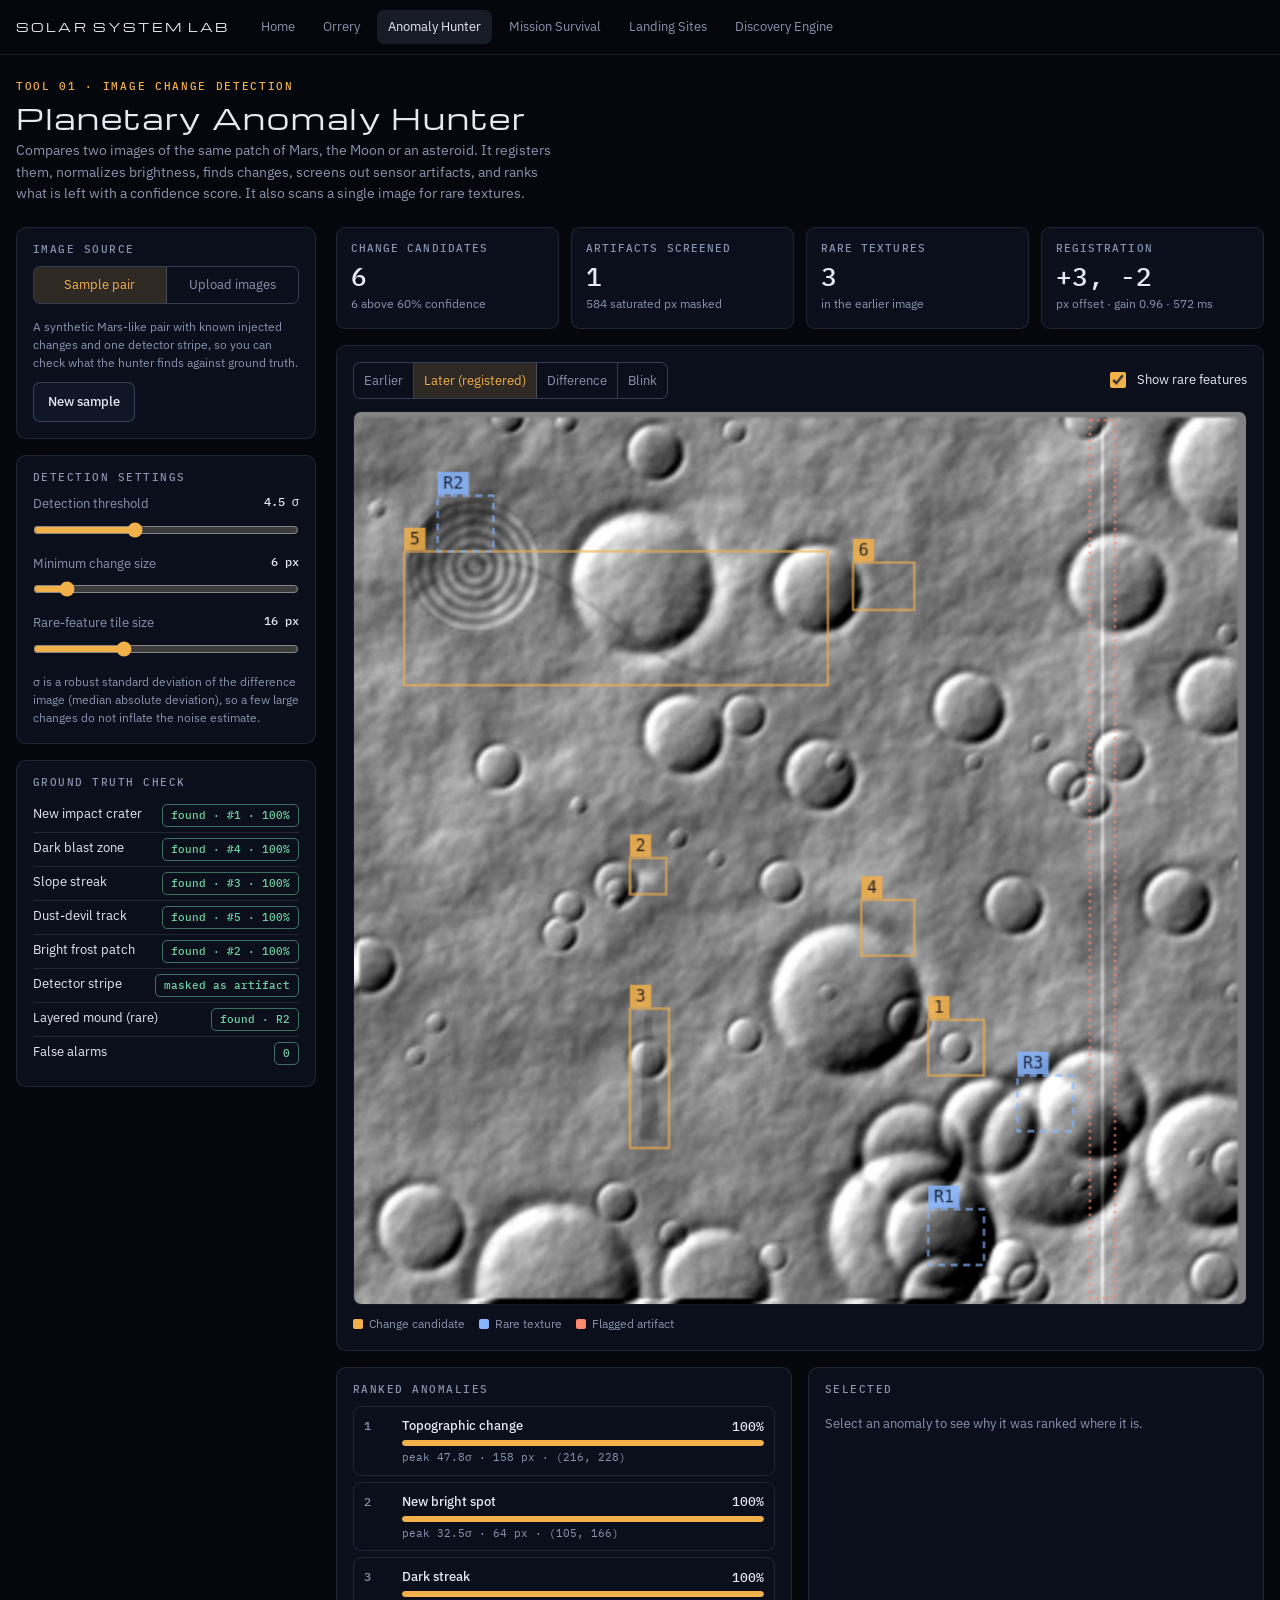
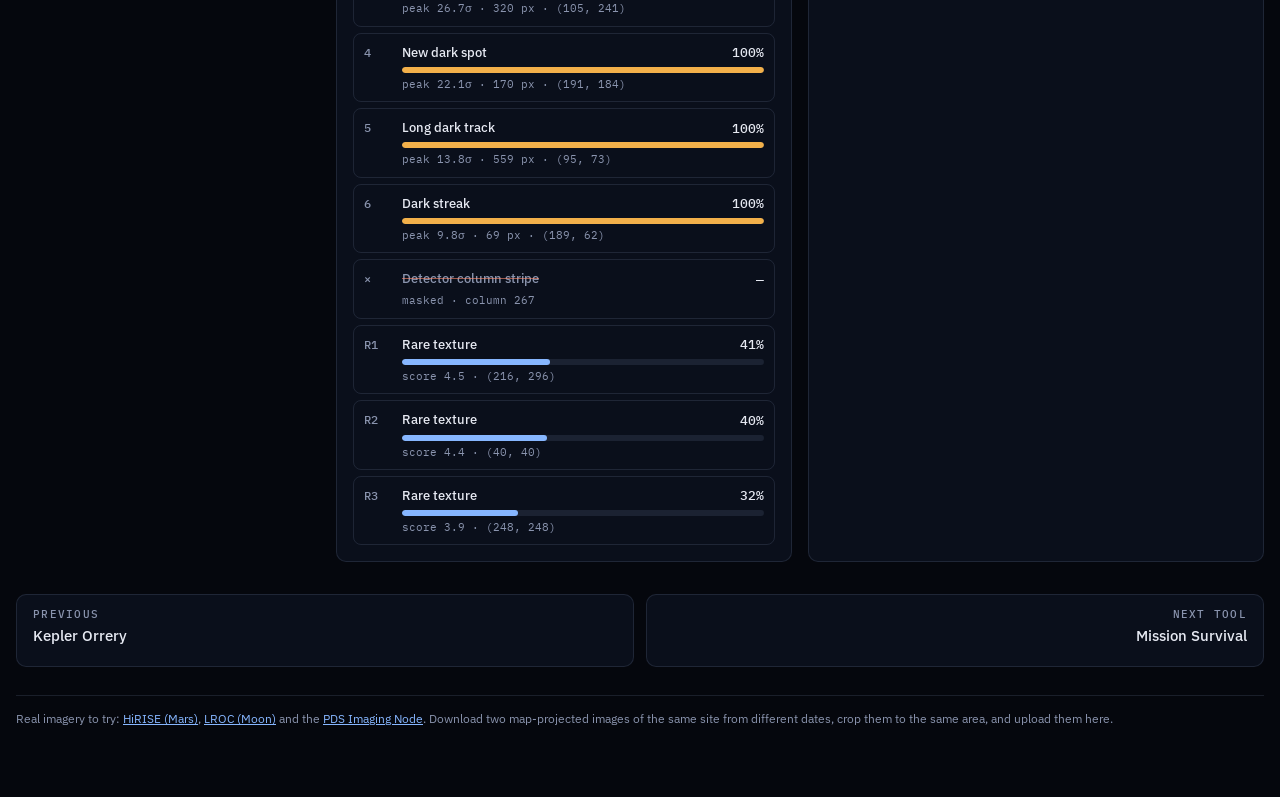
==== commit fbb2f289: "Add home page with live sky chart; unify navigation; move orrery to orrery.html Co-Authored-By: Clau" ====
--- a/anomaly.html
+++ b/anomaly.html
@@ -30,7 +30,8 @@
 <body>
 <nav class="nav"><div class="nav-in">
   <a class="mark" href="index.html">SOLAR SYSTEM LAB</a>
-  <a class="tab" href="index.html">Orrery</a>
+  <a class="tab" href="index.html">Home</a>
+  <a class="tab" href="orrery.html">Orrery</a>
   <a class="tab" href="anomaly.html" aria-current="page">Anomaly Hunter</a>
   <a class="tab" href="mission.html">Mission Survival</a>
   <a class="tab" href="landing.html">Landing Sites</a>
--- a/lab.css
+++ b/lab.css
@@ -19,6 +19,7 @@
   color-scheme:dark;
 }
 *{box-sizing:border-box}
+[hidden]{display:none!important}
 html{background:var(--void)}
 body{margin:0;background:var(--void);color:var(--fg);font:14px/1.55 var(--f-body);-webkit-font-smoothing:antialiased}
 body::before{content:"";position:fixed;inset:0 0 auto;height:env(safe-area-inset-top,0px);z-index:30;background:var(--void)}
@@ -104,4 +105,10 @@
 .legend{display:flex;flex-wrap:wrap;gap:6px 14px;font-size:12px;color:var(--muted)}
 .legend span{display:inline-flex;align-items:center;gap:6px}
 .legend i{width:10px;height:10px;border-radius:2px;display:inline-block}
+.pager{display:grid;grid-template-columns:1fr 1fr;gap:12px;margin-top:32px}
+.pager a{display:flex;flex-direction:column;gap:5px;padding:14px 16px;border:1px solid var(--line);border-radius:10px;text-decoration:none;color:var(--fg);font-weight:500;font-size:14.5px;background:var(--surface);transition:border-color .2s}
+.pager a:hover{border-color:rgba(242,176,74,.55)}
+.pager small{font:500 10.5px/1 var(--f-mono);letter-spacing:.12em;text-transform:uppercase;color:var(--muted)}
+.pager .next{text-align:right;grid-column:2}
+.pager .prev::after{content:""}
 @media (prefers-reduced-motion:reduce){*{transition:none!important;animation:none!important}}
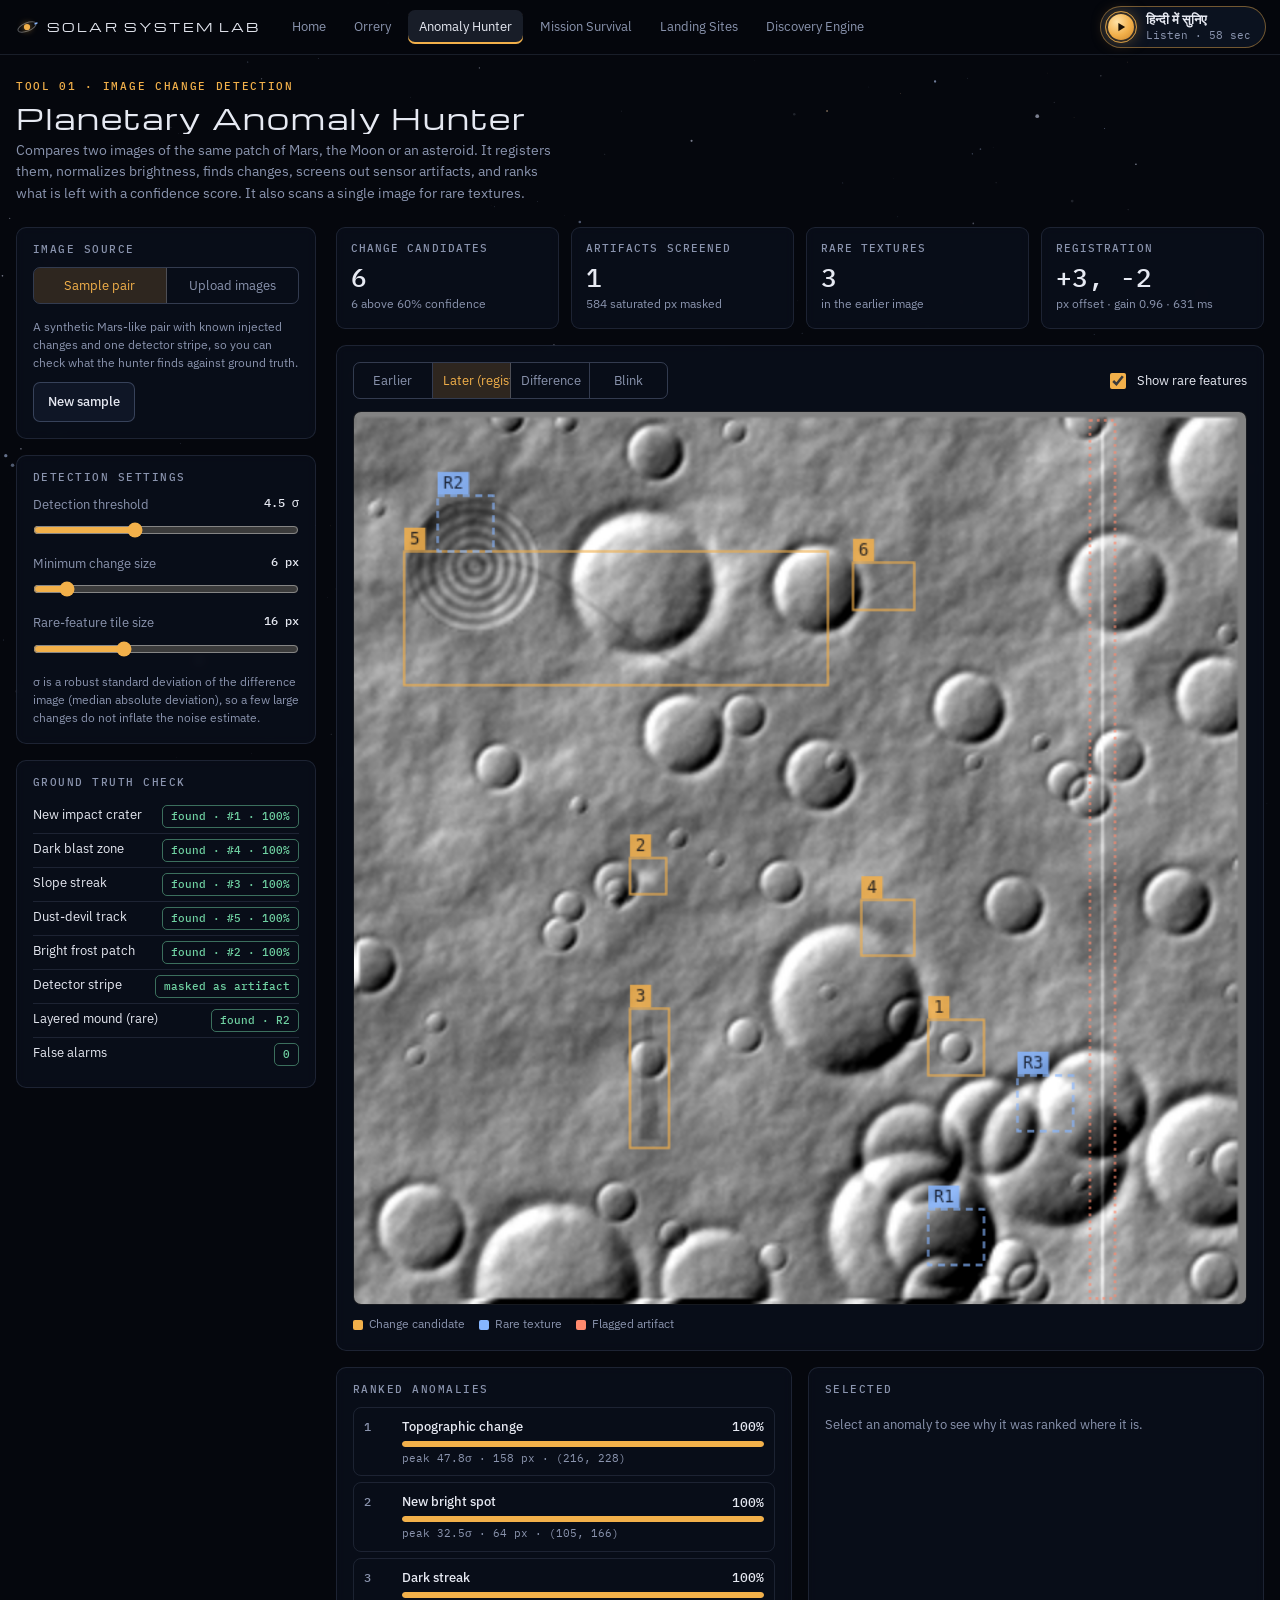
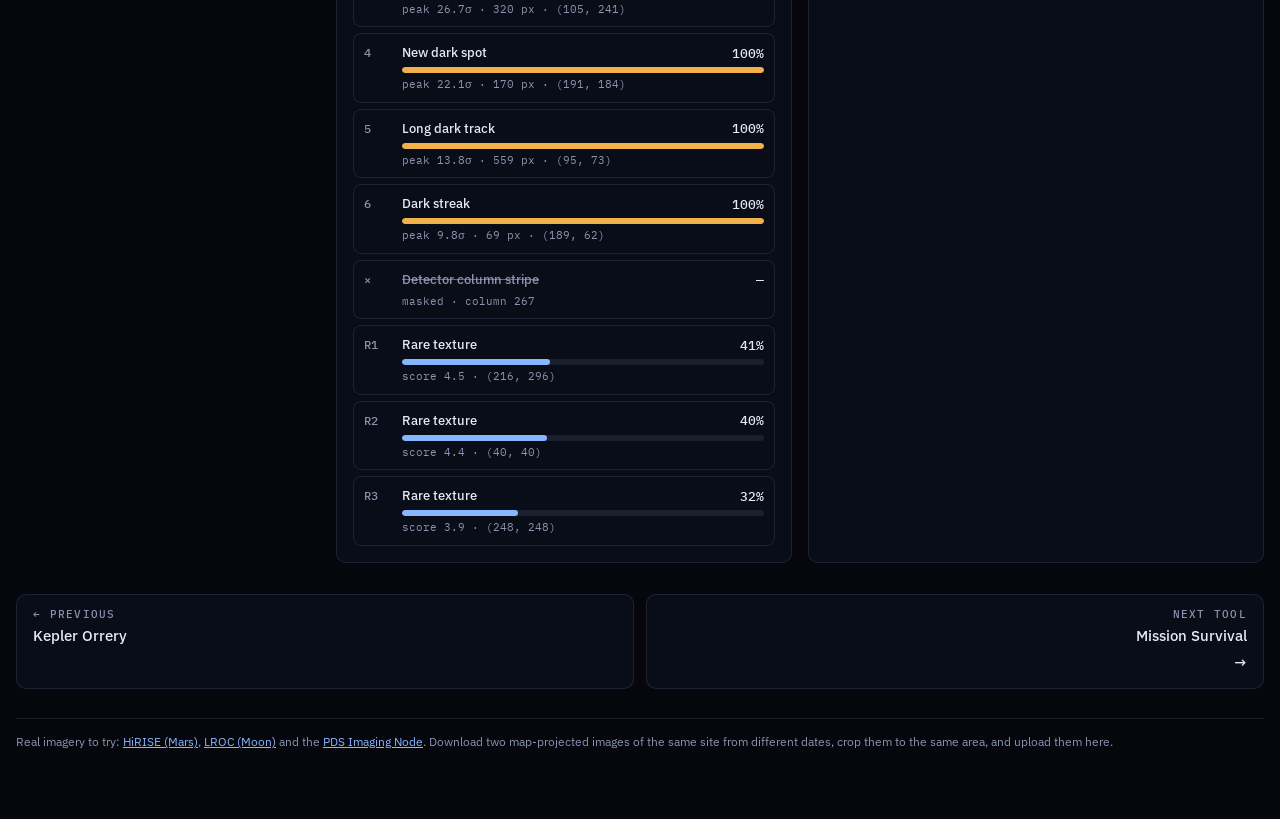
==== commit 6d6d3442: "Move Listen button to the top navigation bar on all lab pages Narration player now lives in shared n" ====
--- a/anomaly.html
+++ b/anomaly.html
@@ -115,6 +115,7 @@
 </main>
 
 <script src="lab.js"></script>
+<script src="narr.js"></script>
 <script>
 (function(){
 "use strict";
--- a/lab.css
+++ b/lab.css
@@ -112,3 +112,105 @@
 .pager .next{text-align:right;grid-column:2}
 .pager .prev::after{content:""}
 @media (prefers-reduced-motion:reduce){*{transition:none!important;animation:none!important}}
+
+/* ===== motion layer ===== */
+.has-stars body{background:transparent}
+.bgstars{position:fixed;inset:0;width:100%;height:100%;z-index:-1;pointer-events:none}
+.nav .mark{display:inline-flex;align-items:center;gap:9px}
+.logo{width:22px;height:22px;flex:none;overflow:visible}
+.logo .orb{transform-box:view-box;transform-origin:12px 12px;animation:orbit 5s linear infinite}
+.logo .core{filter:drop-shadow(0 0 4px rgba(242,176,74,.8));animation:corePulse 3s ease-in-out infinite;transform-box:fill-box;transform-origin:center}
+@keyframes orbit{to{transform:rotate(360deg)}}
+@keyframes corePulse{50%{transform:scale(1.12)}}
+.nav-in.has-ind{position:relative}
+.nav-ind{position:absolute;left:0;top:0;border-radius:7px;background:rgba(150,168,210,.14);box-shadow:inset 0 -2px 0 var(--sun);opacity:0;pointer-events:none;z-index:0}
+.nav-ind.ready{transition:transform .38s cubic-bezier(.2,.8,.2,1),width .38s cubic-bezier(.2,.8,.2,1),opacity .2s}
+.nav-in.has-ind a.tab{position:relative;z-index:1}
+.nav-in.has-ind a.tab[aria-current="page"],.nav-in.has-ind a.tab:hover{background:transparent}
+.card,.stat{background:radial-gradient(460px circle at var(--mx,-999px) var(--my,-999px),rgba(242,176,74,.075),transparent 42%),rgba(10,15,27,.84);backdrop-filter:blur(5px);-webkit-backdrop-filter:blur(5px);transition:border-color .3s,box-shadow .3s}
+.card:hover,.stat:hover{border-color:rgba(242,176,74,.28)}
+.pager a{background:radial-gradient(300px circle at var(--mx,-999px) var(--my,-999px),rgba(242,176,74,.1),transparent 45%),rgba(10,15,27,.84)}
+.pager .next::after{content:" →";display:inline-block;transition:transform .3s}
+.pager .prev{flex-direction:column}
+.pager .prev small::before{content:"← "}
+.pager a:hover::after{transform:translateX(5px)}
+.btn,.seg button{position:relative;overflow:hidden;isolation:isolate}
+.ripple{position:absolute;border-radius:50%;background:rgba(255,214,150,.3);transform:scale(0);animation:rip .7s ease-out forwards;pointer-events:none;z-index:-1}
+@keyframes rip{to{transform:scale(1);opacity:0}}
+.btn.primary{background-image:linear-gradient(110deg,transparent 35%,rgba(255,255,255,.45) 48%,transparent 62%);background-size:260% 100%;background-position:130% 0;background-repeat:no-repeat}
+.btn{transition:border-color .2s,transform .2s,box-shadow .25s}
+.btn:hover{transform:translateY(-1px)}
+.btn.primary:hover{box-shadow:0 8px 30px -8px rgba(242,176,74,.7)}
+.progress i{background:linear-gradient(90deg,var(--sun),#ffe2a6,var(--sun));background-size:200% 100%;animation:flow 1.1s linear infinite}
+@keyframes flow{to{background-position:-200% 0}}
+.bar i{transition:width .9s cubic-bezier(.2,.8,.2,1)}
+@media (prefers-reduced-motion:no-preference){
+  .enter{animation:rise .8s cubic-bezier(.2,.8,.2,1) both;animation-delay:calc(var(--i,0)*70ms + .05s)}
+  .stat.pop{animation:pop .6s cubic-bezier(.2,.9,.3,1.2) both;animation-delay:calc(var(--i,0)*80ms)}
+  .phead h1{background:linear-gradient(100deg,var(--fg) 38%,#ffd68a 50%,var(--fg) 62%);background-size:320% 100%;-webkit-background-clip:text;background-clip:text;color:transparent;animation:titleShine 2.6s .35s both}
+  .eyebrow{animation:rise .7s both}
+  .btn.primary:hover{animation:shine 1.1s ease}
+  .pill.good,.pill.bad,.pill.warn{animation:pillIn .45s both}
+}
+@keyframes rise{from{opacity:0;transform:translateY(22px) scale(.985)}to{opacity:1;transform:none}}
+@keyframes pop{from{opacity:0;transform:translateY(10px) scale(.94)}to{opacity:1;transform:none}}
+@keyframes titleShine{from{background-position:100% 0}to{background-position:0 0}}
+@keyframes shine{from{background-position:130% 0}to{background-position:-40% 0}}
+@keyframes pillIn{from{opacity:0;transform:scale(.85)}to{opacity:1;transform:none}}
+
+/* ===== narration: nav button + player dock ===== */
+.nav{display:flex;align-items:center}
+.nav .nav-in{flex:1 1 auto;min-width:0}
+.navlisten{flex:none;display:inline-flex;align-items:center;gap:9px;margin-left:8px;margin-right:max(14px,env(safe-area-inset-right,0px));padding:4px 14px 4px 4px;border-radius:999px;border:1px solid rgba(242,176,74,.45);background:rgba(15,22,38,.78);color:var(--fg);cursor:pointer;font:inherit;text-align:left;transition:border-color .25s,box-shadow .3s}
+.navlisten:hover{border-color:var(--sun);box-shadow:0 6px 26px -10px rgba(242,176,74,.65)}
+.navlisten .disc{position:relative;width:32px;height:32px;flex:none;display:grid;place-items:center}
+.navlisten .disc::before,.navlisten .disc::after{content:"";position:absolute;inset:0;border-radius:50%;border:1.5px solid rgba(242,176,74,.55);animation:halo 2.4s cubic-bezier(.2,.6,.3,1) infinite}
+.navlisten .disc::after{animation-delay:1.2s}
+.navlisten[aria-pressed="true"] .disc::before,.navlisten[aria-pressed="true"] .disc::after{animation:none;opacity:0}
+@keyframes halo{0%{transform:scale(.9);opacity:.9}100%{transform:scale(1.55);opacity:0}}
+.navlisten .disc .core{position:absolute;inset:3px;border-radius:50%;background:radial-gradient(circle at 35% 30%,#ffe2a6,var(--sun) 55%,#c9832a);box-shadow:0 0 16px rgba(242,176,74,.5)}
+.navlisten .disc svg.ring{position:absolute;inset:0;width:100%;height:100%;transform:rotate(-90deg)}
+.navlisten .disc svg.ring circle{fill:none;stroke-width:2.2}
+.navlisten .disc .ico{position:relative;width:12px;height:12px;fill:#1a1206}
+.navlisten .lt{display:flex;flex-direction:column;gap:2px;line-height:1.1}
+.navlisten .lt b{font:600 13px/1.15 "Noto Sans Devanagari",var(--f-body);white-space:nowrap}
+.navlisten .lt small{font:400 10.5px/1 var(--f-mono);color:var(--muted);font-variant-numeric:tabular-nums;white-space:nowrap}
+@media (max-width:720px){.navlisten .lt small{display:none}}
+@media (max-width:440px){.navlisten{padding:4px}.navlisten .lt{display:none}}
+.narr{position:fixed;z-index:35;left:0;right:0;margin-inline:auto;bottom:calc(16px + env(safe-area-inset-bottom,0px));width:min(820px,calc(100% - 24px));padding:14px 16px 12px;border:1px solid rgba(242,176,74,.35);border-radius:18px;background:linear-gradient(180deg,rgba(14,19,34,.92),rgba(6,9,18,.94));backdrop-filter:blur(14px);-webkit-backdrop-filter:blur(14px);box-shadow:0 30px 90px -30px rgba(242,176,74,.4),0 0 0 1px rgba(255,255,255,.02) inset;animation:dockIn .5s cubic-bezier(.2,.8,.2,1) both}
+@keyframes dockIn{from{opacity:0;transform:translateY(24px)}to{opacity:1;transform:none}}
+.narr:focus-visible{outline:2px solid var(--sun);outline-offset:3px}
+.narr-main{display:grid;grid-template-columns:auto minmax(0,1fr) auto;gap:14px;align-items:center}
+.np{position:relative;width:52px;height:52px;border-radius:50%;border:0;padding:0;cursor:pointer;background:none;display:grid;place-items:center}
+.np .core{position:absolute;inset:5px;border-radius:50%;background:radial-gradient(circle at 35% 30%,#ffe2a6,var(--sun) 55%,#c9832a);box-shadow:0 0 26px rgba(242,176,74,.5);transition:transform .2s}
+.np:hover .core{transform:scale(1.06)}
+.np svg.ring{position:absolute;inset:0;width:100%;height:100%;transform:rotate(-90deg)}
+.np svg.ring circle{fill:none;stroke-width:3}
+.np .ico{position:relative;width:18px;height:18px;fill:#1a1206}
+.narr-cap{min-width:0}
+.narr-line{margin:0;font:500 clamp(17px,2.3vw,25px)/1.45 var(--f-body);min-height:1.45em;text-wrap:balance}
+.narr-line[lang="hi"]{font-family:"Noto Sans Devanagari","Mangal","Kohinoor Devanagari",var(--f-body)}
+.narr-line .w{color:rgba(230,233,242,.32);transition:color .25s,text-shadow .25s}
+.narr-line .w.on{color:var(--fg)}
+.narr-line .w.now{color:#ffd68a;text-shadow:0 0 18px rgba(242,176,74,.55)}
+.narr-sub{margin:4px 0 0;font-size:13px;color:var(--muted);min-height:1.2em}
+.narr-side{display:flex;flex-direction:column;align-items:flex-end;gap:8px}
+.narr-side .row1{display:flex;gap:6px}
+.narr-side .seg button{padding:6px 11px;font-size:12px}
+.ib2{width:32px;height:30px;display:grid;place-items:center;border:1px solid var(--line2);border-radius:8px;background:rgba(15,22,38,.8);color:var(--fg);cursor:pointer}
+.ib2:hover{border-color:var(--sun)}
+.ib2 svg{width:14px;height:14px;fill:currentColor}
+.narr-viz{display:block;width:100%;height:34px;margin:10px 0 6px}
+.narr-seek{display:grid;grid-template-columns:auto minmax(0,1fr) auto;gap:10px;align-items:center;font:400 11px/1 var(--f-mono);color:var(--muted);font-variant-numeric:tabular-nums}
+.seek{position:relative;height:18px;cursor:pointer;touch-action:none}
+.seek .track{position:absolute;left:0;right:0;top:7px;height:4px;border-radius:2px;background:rgba(150,168,210,.16)}
+.seek .fill{position:absolute;left:0;top:7px;height:4px;border-radius:2px;background:linear-gradient(90deg,#c9832a,var(--sun),#ffd68a);width:0}
+.seek .tick{position:absolute;top:5px;width:2px;height:8px;border-radius:1px;background:rgba(230,233,242,.28)}
+.seek .knob{position:absolute;top:3px;width:12px;height:12px;margin-left:-6px;border-radius:50%;background:#ffe2a6;box-shadow:0 0 12px rgba(242,176,74,.8);left:0;transition:transform .15s}
+.seek:hover .knob{transform:scale(1.25)}
+.seek .hov{position:absolute;bottom:20px;transform:translateX(-50%);padding:3px 6px;border-radius:5px;background:#0e1424;border:1px solid var(--line2);color:var(--fg);white-space:nowrap;pointer-events:none;opacity:0;transition:opacity .15s}
+.seek:hover .hov{opacity:1}
+.narr-keys{margin:6px 0 0;font:400 10.5px/1.4 var(--f-mono);color:rgba(138,148,174,.7)}
+@media (max-width:620px){.narr-main{grid-template-columns:auto minmax(0,1fr)}.narr-side{grid-column:1/3;grid-row:1;flex-direction:row;justify-content:space-between;align-items:center}.narr-keys{display:none}.np{width:46px;height:46px}}
+@media (prefers-reduced-motion:reduce){.navlisten .disc::before,.navlisten .disc::after{animation:none}.narr{animation:none}}
+
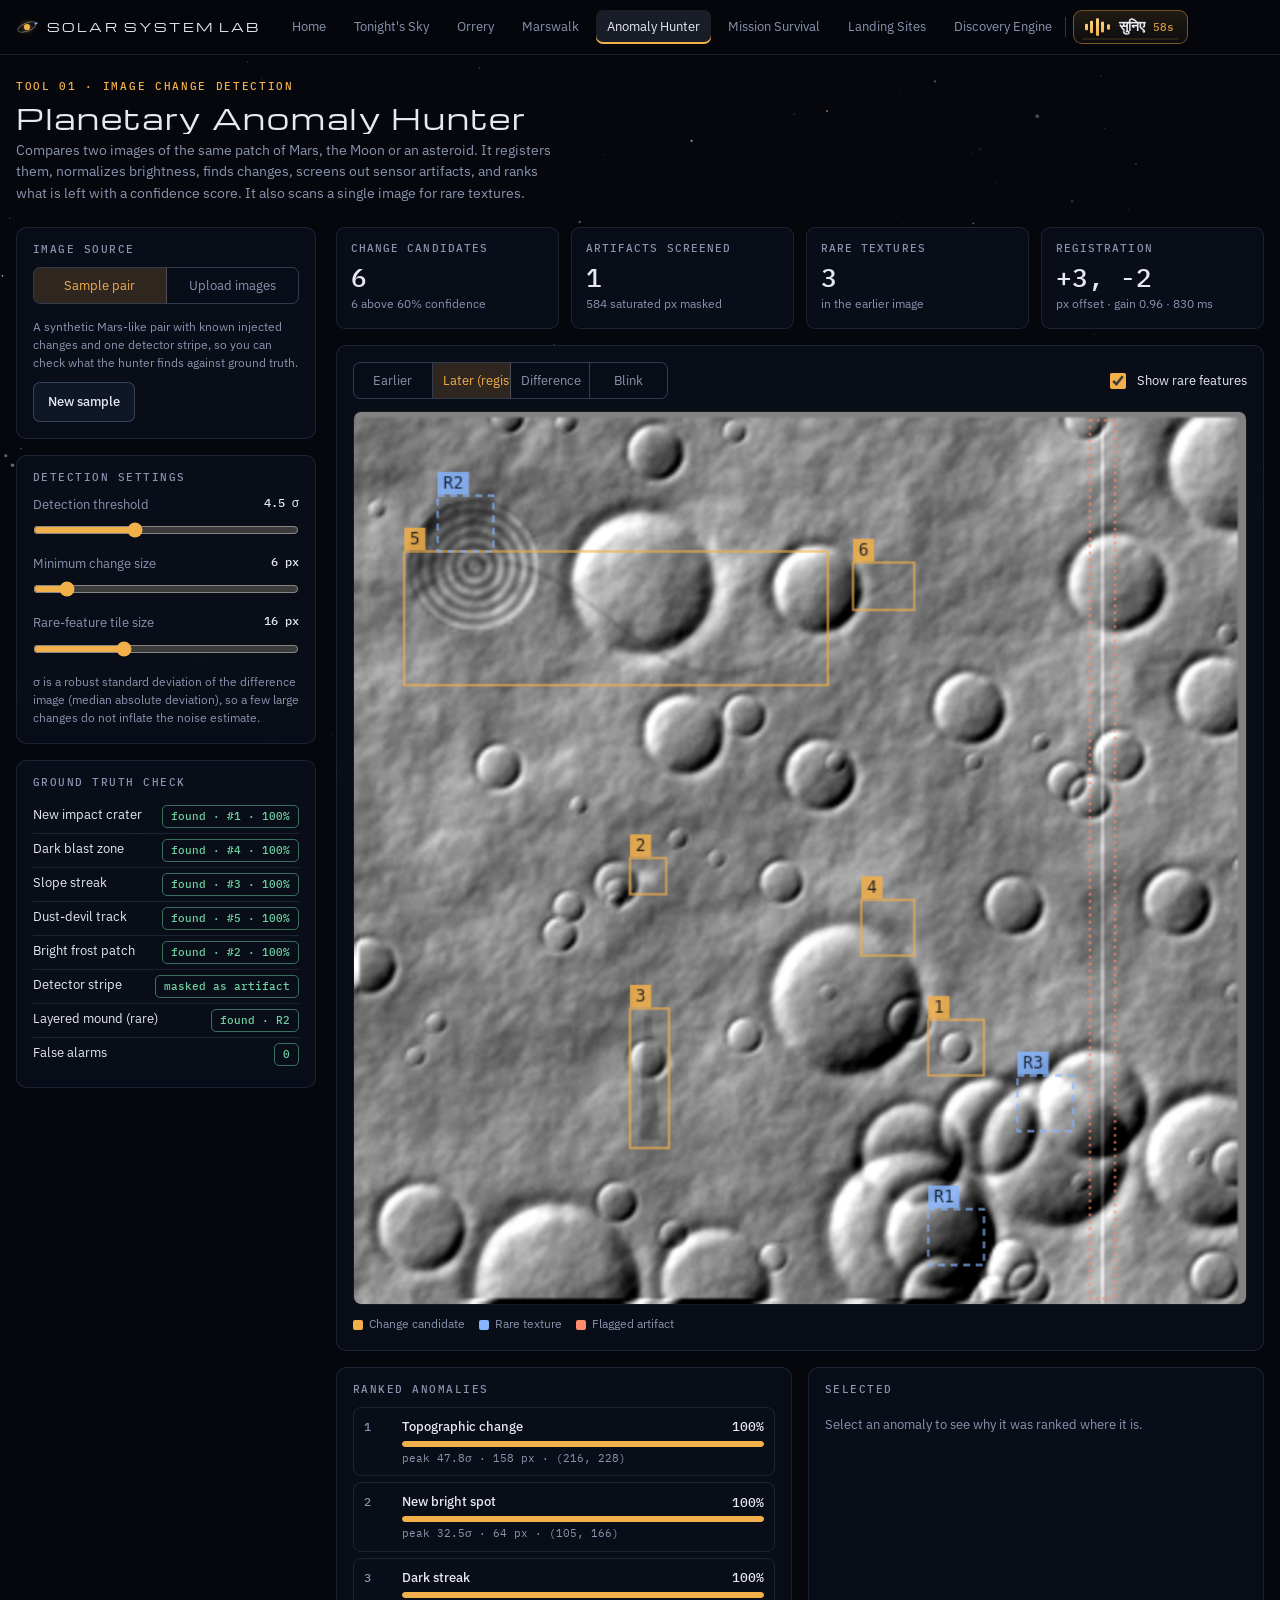
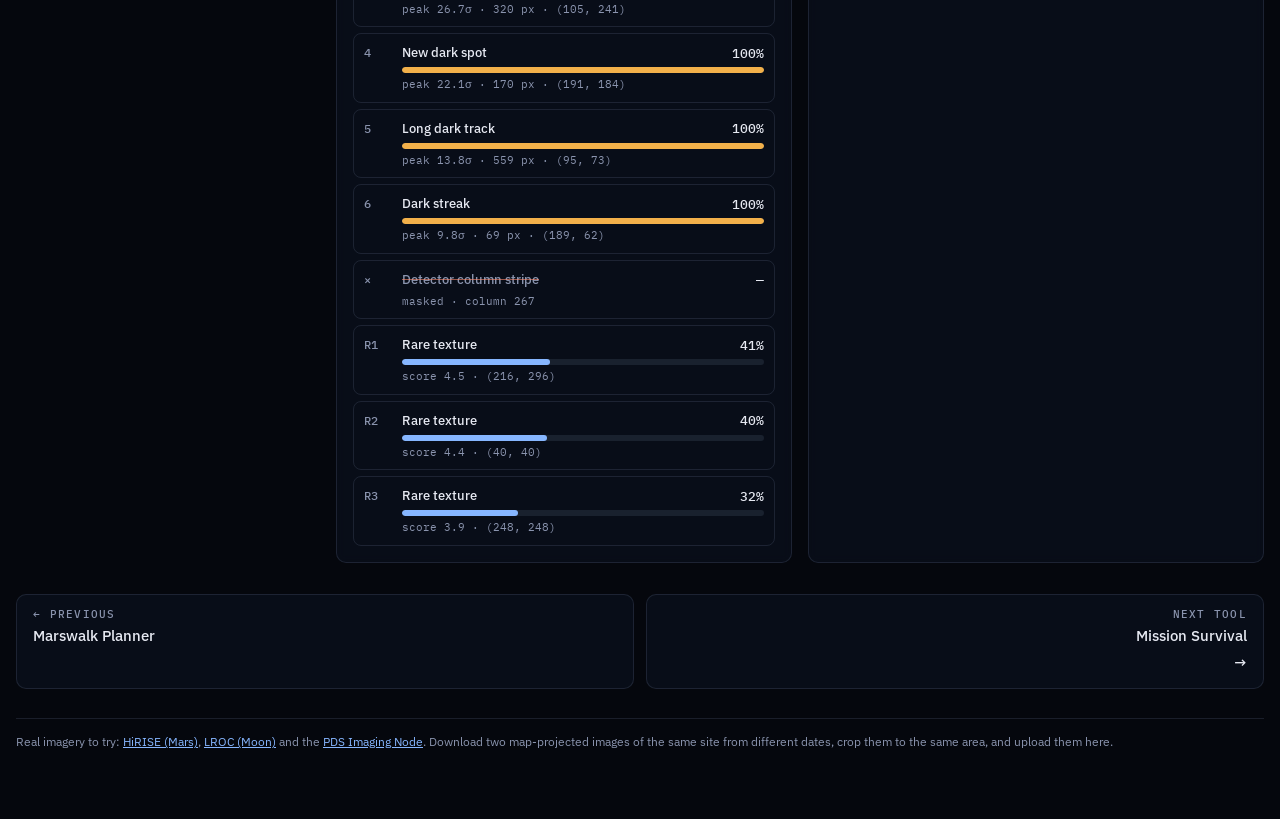
==== commit 97e74c86: "Add Marswalk Planner, Tonight's Sky, share previews and promo video - marswalk.html: layered Jezero " ====
--- a/anomaly.html
+++ b/anomaly.html
@@ -5,6 +5,28 @@
 <meta name="viewport" content="width=device-width, initial-scale=1, viewport-fit=cover">
 <meta name="claude:viewport-fit-sides" content="cover">
 <title>Anomaly Hunter</title>
+<!-- share -->
+<meta name="description" content="Compare two planetary images, screen out camera defects, and rank new craters, streaks and rare features by confidence.">
+<meta name="theme-color" content="#04060c">
+<link rel="icon" href="favicon.svg" type="image/svg+xml">
+<link rel="icon" href="favicon-32.png" sizes="32x32" type="image/png">
+<link rel="apple-touch-icon" href="apple-touch-icon.png">
+<meta property="og:type" content="website">
+<meta property="og:site_name" content="Solar System Lab">
+<meta property="og:title" content="Anomaly Hunter · Solar System Lab">
+<meta property="og:description" content="Compare two planetary images, screen out camera defects, and rank new craters, streaks and rare features by confidence.">
+<meta property="og:url" content="https://shanshantanusingh113-max.github.io/kepler-orrery/anomaly.html">
+<meta property="og:image" content="https://shanshantanusingh113-max.github.io/kepler-orrery/og-image.jpg">
+<meta property="og:image:width" content="1200">
+<meta property="og:image:height" content="630">
+<meta property="og:image:alt" content="Solar System Lab: a 3D solar system with the title The solar system, computed.">
+<meta property="og:locale" content="en_IN">
+<meta property="og:locale:alternate" content="hi_IN">
+<meta name="twitter:card" content="summary_large_image">
+<meta name="twitter:title" content="Anomaly Hunter · Solar System Lab">
+<meta name="twitter:description" content="Compare two planetary images, screen out camera defects, and rank new craters, streaks and rare features by confidence.">
+<meta name="twitter:image" content="https://shanshantanusingh113-max.github.io/kepler-orrery/og-image.jpg">
+<!-- /share -->
 <link rel="preconnect" href="https://fonts.googleapis.com">
 <link rel="stylesheet" href="https://fonts.googleapis.com/css2?family=IBM+Plex+Mono:wght@400;500&family=IBM+Plex+Sans:wght@400;500;600&family=Michroma&display=swap">
 <link rel="stylesheet" href="lab.css">
@@ -31,7 +53,9 @@
 <nav class="nav"><div class="nav-in">
   <a class="mark" href="index.html">SOLAR SYSTEM LAB</a>
   <a class="tab" href="index.html">Home</a>
+  <a class="tab" href="sky.html">Tonight's Sky</a>
   <a class="tab" href="orrery.html">Orrery</a>
+  <a class="tab" href="marswalk.html">Marswalk</a>
   <a class="tab" href="anomaly.html" aria-current="page">Anomaly Hunter</a>
   <a class="tab" href="mission.html">Mission Survival</a>
   <a class="tab" href="landing.html">Landing Sites</a>
--- a/lab.css
+++ b/lab.css
@@ -9,6 +9,10 @@
   --fg:#e6e9f2;
   --muted:#8a94ae;
   --sun:#f2b04a;
+  --sun-rgb:242,176,74;
+  --sun-hi:#ffd68a;
+  --sun-lo:#c9832a;
+  --on-sun:#1a1206;
   --cool:#86b6ff;
   --good:#6fd1a2;
   --warn:#e9cf5c;
@@ -62,14 +66,14 @@
 input[type=file]::file-selector-button{background:var(--surface2);color:var(--fg);border:1px solid var(--line2);border-radius:6px;padding:6px 10px;margin-right:8px;cursor:pointer}
 .btn{display:inline-flex;align-items:center;justify-content:center;gap:8px;padding:9px 14px;border-radius:7px;border:1px solid var(--line2);background:var(--surface2);color:var(--fg);cursor:pointer;font-size:13px;font-weight:500;white-space:nowrap}
 .btn:hover{border-color:var(--sun)}
-.btn.primary{background:var(--sun);border-color:var(--sun);color:#1a1206}
+.btn.primary{background:var(--sun);border-color:var(--sun);color:var(--on-sun)}
 .btn.primary:hover{filter:brightness(1.08)}
 .btn:disabled{opacity:.5;cursor:default}
 .btns{display:flex;flex-wrap:wrap;gap:8px}
 .seg{display:flex;border:1px solid var(--line2);border-radius:7px;overflow:hidden;flex-wrap:wrap}
 .seg button{flex:1;background:none;border:0;border-right:1px solid var(--line2);padding:8px 10px;font-size:12.5px;color:var(--muted);cursor:pointer;white-space:nowrap}
 .seg button:last-child{border-right:0}
-.seg button[aria-pressed="true"]{background:rgba(242,176,74,.16);color:var(--sun)}
+.seg button[aria-pressed="true"]{background:rgba(var(--sun-rgb),.16);color:var(--sun)}
 .check{display:flex;align-items:center;gap:8px;font-size:13px;color:var(--fg);cursor:pointer}
 .check input{accent-color:var(--sun);width:16px;height:16px}
 .hint{font-size:12px;color:var(--muted);line-height:1.5;margin:8px 0 0}
@@ -107,7 +111,7 @@
 .legend i{width:10px;height:10px;border-radius:2px;display:inline-block}
 .pager{display:grid;grid-template-columns:1fr 1fr;gap:12px;margin-top:32px}
 .pager a{display:flex;flex-direction:column;gap:5px;padding:14px 16px;border:1px solid var(--line);border-radius:10px;text-decoration:none;color:var(--fg);font-weight:500;font-size:14.5px;background:var(--surface);transition:border-color .2s}
-.pager a:hover{border-color:rgba(242,176,74,.55)}
+.pager a:hover{border-color:rgba(var(--sun-rgb),.55)}
 .pager small{font:500 10.5px/1 var(--f-mono);letter-spacing:.12em;text-transform:uppercase;color:var(--muted)}
 .pager .next{text-align:right;grid-column:2}
 .pager .prev::after{content:""}
@@ -119,7 +123,7 @@
 .nav .mark{display:inline-flex;align-items:center;gap:9px}
 .logo{width:22px;height:22px;flex:none;overflow:visible}
 .logo .orb{transform-box:view-box;transform-origin:12px 12px;animation:orbit 5s linear infinite}
-.logo .core{filter:drop-shadow(0 0 4px rgba(242,176,74,.8));animation:corePulse 3s ease-in-out infinite;transform-box:fill-box;transform-origin:center}
+.logo .core{filter:drop-shadow(0 0 4px rgba(var(--sun-rgb),.8));animation:corePulse 3s ease-in-out infinite;transform-box:fill-box;transform-origin:center}
 @keyframes orbit{to{transform:rotate(360deg)}}
 @keyframes corePulse{50%{transform:scale(1.12)}}
 .nav-in.has-ind{position:relative}
@@ -127,9 +131,9 @@
 .nav-ind.ready{transition:transform .38s cubic-bezier(.2,.8,.2,1),width .38s cubic-bezier(.2,.8,.2,1),opacity .2s}
 .nav-in.has-ind a.tab{position:relative;z-index:1}
 .nav-in.has-ind a.tab[aria-current="page"],.nav-in.has-ind a.tab:hover{background:transparent}
-.card,.stat{background:radial-gradient(460px circle at var(--mx,-999px) var(--my,-999px),rgba(242,176,74,.075),transparent 42%),rgba(10,15,27,.84);backdrop-filter:blur(5px);-webkit-backdrop-filter:blur(5px);transition:border-color .3s,box-shadow .3s}
-.card:hover,.stat:hover{border-color:rgba(242,176,74,.28)}
-.pager a{background:radial-gradient(300px circle at var(--mx,-999px) var(--my,-999px),rgba(242,176,74,.1),transparent 45%),rgba(10,15,27,.84)}
+.card,.stat{background:radial-gradient(460px circle at var(--mx,-999px) var(--my,-999px),rgba(var(--sun-rgb),.075),transparent 42%),rgba(10,15,27,.84);backdrop-filter:blur(5px);-webkit-backdrop-filter:blur(5px);transition:border-color .3s,box-shadow .3s}
+.card:hover,.stat:hover{border-color:rgba(var(--sun-rgb),.28)}
+.pager a{background:radial-gradient(300px circle at var(--mx,-999px) var(--my,-999px),rgba(var(--sun-rgb),.1),transparent 45%),rgba(10,15,27,.84)}
 .pager .next::after{content:" →";display:inline-block;transition:transform .3s}
 .pager .prev{flex-direction:column}
 .pager .prev small::before{content:"← "}
@@ -140,14 +144,14 @@
 .btn.primary{background-image:linear-gradient(110deg,transparent 35%,rgba(255,255,255,.45) 48%,transparent 62%);background-size:260% 100%;background-position:130% 0;background-repeat:no-repeat}
 .btn{transition:border-color .2s,transform .2s,box-shadow .25s}
 .btn:hover{transform:translateY(-1px)}
-.btn.primary:hover{box-shadow:0 8px 30px -8px rgba(242,176,74,.7)}
-.progress i{background:linear-gradient(90deg,var(--sun),#ffe2a6,var(--sun));background-size:200% 100%;animation:flow 1.1s linear infinite}
+.btn.primary:hover{box-shadow:0 8px 30px -8px rgba(var(--sun-rgb),.7)}
+.progress i{background:linear-gradient(90deg,var(--sun),var(--sun-hi),var(--sun));background-size:200% 100%;animation:flow 1.1s linear infinite}
 @keyframes flow{to{background-position:-200% 0}}
 .bar i{transition:width .9s cubic-bezier(.2,.8,.2,1)}
 @media (prefers-reduced-motion:no-preference){
   .enter{animation:rise .8s cubic-bezier(.2,.8,.2,1) both;animation-delay:calc(var(--i,0)*70ms + .05s)}
   .stat.pop{animation:pop .6s cubic-bezier(.2,.9,.3,1.2) both;animation-delay:calc(var(--i,0)*80ms)}
-  .phead h1{background:linear-gradient(100deg,var(--fg) 38%,#ffd68a 50%,var(--fg) 62%);background-size:320% 100%;-webkit-background-clip:text;background-clip:text;color:transparent;animation:titleShine 2.6s .35s both}
+  .phead h1{background:linear-gradient(100deg,var(--fg) 38%,var(--sun-hi) 50%,var(--fg) 62%);background-size:320% 100%;-webkit-background-clip:text;background-clip:text;color:transparent;animation:titleShine 2.6s .35s both}
   .eyebrow{animation:rise .7s both}
   .btn.primary:hover{animation:shine 1.1s ease}
   .pill.good,.pill.bad,.pill.warn{animation:pillIn .45s both}
@@ -159,40 +163,45 @@
 @keyframes pillIn{from{opacity:0;transform:scale(.85)}to{opacity:1;transform:none}}
 
 /* ===== narration: nav button + player dock ===== */
+/* nav listen button: voice-waveform pill that sits right after the last tab */
+.navlisten{position:relative;flex:none;display:inline-flex;align-items:center;gap:9px;height:34px;margin-left:2px;margin-right:max(14px,env(safe-area-inset-right,0px));padding:0 13px 0 11px;border-radius:9px;border:1px solid rgba(var(--sun-rgb),.42);background:linear-gradient(180deg,rgba(var(--sun-rgb),.12),rgba(var(--sun-rgb),.04));color:var(--fg);cursor:pointer;font:inherit;transition:border-color .25s,box-shadow .3s,background .3s}
+.navlisten::before{content:"";position:absolute;left:-9px;top:50%;width:1px;height:20px;margin-top:-10px;background:var(--line2)}
+.nav .nav-in+.navlisten{margin-left:4px}
+.navlisten:hover{border-color:var(--sun);box-shadow:0 0 0 3px rgba(var(--sun-rgb),.12),0 8px 26px -12px rgba(var(--sun-rgb),.7);background:linear-gradient(180deg,rgba(var(--sun-rgb),.2),rgba(var(--sun-rgb),.06))}
+.navlisten[aria-pressed="true"]{border-color:var(--sun);background:linear-gradient(180deg,rgba(var(--sun-rgb),.22),rgba(var(--sun-rgb),.08))}
+.navlisten .wave{display:inline-flex;align-items:center;gap:2.5px;height:18px;flex:none}
+.navlisten .wave i{display:block;width:3px;height:18px;border-radius:2px;background:linear-gradient(180deg,var(--sun-hi),var(--sun));transform-origin:center;transform:scaleY(var(--h,.4))}
+.navlisten .wave i:nth-child(1){--h:.35}.navlisten .wave i:nth-child(2){--h:.7}.navlisten .wave i:nth-child(3){--h:1}.navlisten .wave i:nth-child(4){--h:.6}.navlisten .wave i:nth-child(5){--h:.3}
+.navlisten[aria-pressed="true"] .wave i{transform:scaleY(calc(.22 + var(--lv,.4) * var(--k,1)));transition:transform .08s linear}
+.navlisten .wave i:nth-child(1){--k:.55}.navlisten .wave i:nth-child(2){--k:.95}.navlisten .wave i:nth-child(3){--k:1.25}.navlisten .wave i:nth-child(4){--k:.85}.navlisten .wave i:nth-child(5){--k:.5}
+@media (prefers-reduced-motion:no-preference){.navlisten:not([aria-pressed="true"]) .wave i{animation:breathe 2.2s ease-in-out infinite}.navlisten .wave i:nth-child(2){animation-delay:.15s}.navlisten .wave i:nth-child(3){animation-delay:.3s}.navlisten .wave i:nth-child(4){animation-delay:.45s}.navlisten .wave i:nth-child(5){animation-delay:.6s}}
+@keyframes breathe{0%,100%{transform:scaleY(var(--h))}50%{transform:scaleY(calc(var(--h) * .45 + .1))}}
+.navlisten .lt{display:flex;align-items:baseline;gap:8px;line-height:1}
+.navlisten .lt b{font:600 13.5px/1 "Noto Sans Devanagari",var(--f-body);white-space:nowrap}
+.navlisten .lt small{font:500 10.5px/1 var(--f-mono);color:var(--sun);opacity:.85;font-variant-numeric:tabular-nums;white-space:nowrap}
+.navlisten .prog{position:absolute;left:8px;right:8px;bottom:3px;height:2px;border-radius:2px;overflow:hidden;background:rgba(var(--sun-rgb),.12)}
+.navlisten .prog i{display:block;height:100%;width:0;background:linear-gradient(90deg,var(--sun),var(--sun-hi))}
+@media (max-width:720px){.navlisten .lt small{display:none}}
+@media (max-width:440px){.navlisten{padding:0 10px}.navlisten .lt{display:none}}
+
 .nav{display:flex;align-items:center}
-.nav .nav-in{flex:1 1 auto;min-width:0}
-.navlisten{flex:none;display:inline-flex;align-items:center;gap:9px;margin-left:8px;margin-right:max(14px,env(safe-area-inset-right,0px));padding:4px 14px 4px 4px;border-radius:999px;border:1px solid rgba(242,176,74,.45);background:rgba(15,22,38,.78);color:var(--fg);cursor:pointer;font:inherit;text-align:left;transition:border-color .25s,box-shadow .3s}
-.navlisten:hover{border-color:var(--sun);box-shadow:0 6px 26px -10px rgba(242,176,74,.65)}
-.navlisten .disc{position:relative;width:32px;height:32px;flex:none;display:grid;place-items:center}
-.navlisten .disc::before,.navlisten .disc::after{content:"";position:absolute;inset:0;border-radius:50%;border:1.5px solid rgba(242,176,74,.55);animation:halo 2.4s cubic-bezier(.2,.6,.3,1) infinite}
-.navlisten .disc::after{animation-delay:1.2s}
-.navlisten[aria-pressed="true"] .disc::before,.navlisten[aria-pressed="true"] .disc::after{animation:none;opacity:0}
-@keyframes halo{0%{transform:scale(.9);opacity:.9}100%{transform:scale(1.55);opacity:0}}
-.navlisten .disc .core{position:absolute;inset:3px;border-radius:50%;background:radial-gradient(circle at 35% 30%,#ffe2a6,var(--sun) 55%,#c9832a);box-shadow:0 0 16px rgba(242,176,74,.5)}
-.navlisten .disc svg.ring{position:absolute;inset:0;width:100%;height:100%;transform:rotate(-90deg)}
-.navlisten .disc svg.ring circle{fill:none;stroke-width:2.2}
-.navlisten .disc .ico{position:relative;width:12px;height:12px;fill:#1a1206}
-.navlisten .lt{display:flex;flex-direction:column;gap:2px;line-height:1.1}
-.navlisten .lt b{font:600 13px/1.15 "Noto Sans Devanagari",var(--f-body);white-space:nowrap}
-.navlisten .lt small{font:400 10.5px/1 var(--f-mono);color:var(--muted);font-variant-numeric:tabular-nums;white-space:nowrap}
-@media (max-width:720px){.navlisten .lt small{display:none}}
-@media (max-width:440px){.navlisten{padding:4px}.navlisten .lt{display:none}}
-.narr{position:fixed;z-index:35;left:0;right:0;margin-inline:auto;bottom:calc(16px + env(safe-area-inset-bottom,0px));width:min(820px,calc(100% - 24px));padding:14px 16px 12px;border:1px solid rgba(242,176,74,.35);border-radius:18px;background:linear-gradient(180deg,rgba(14,19,34,.92),rgba(6,9,18,.94));backdrop-filter:blur(14px);-webkit-backdrop-filter:blur(14px);box-shadow:0 30px 90px -30px rgba(242,176,74,.4),0 0 0 1px rgba(255,255,255,.02) inset;animation:dockIn .5s cubic-bezier(.2,.8,.2,1) both}
+.nav .nav-in{flex:0 1 auto;min-width:0;padding-right:6px}
+.narr{position:fixed;z-index:35;left:0;right:0;margin-inline:auto;bottom:calc(16px + env(safe-area-inset-bottom,0px));width:min(820px,calc(100% - 24px));padding:14px 16px 12px;border:1px solid rgba(var(--sun-rgb),.35);border-radius:18px;background:linear-gradient(180deg,rgba(14,19,34,.92),rgba(6,9,18,.94));backdrop-filter:blur(14px);-webkit-backdrop-filter:blur(14px);box-shadow:0 30px 90px -30px rgba(var(--sun-rgb),.4),0 0 0 1px rgba(255,255,255,.02) inset;animation:dockIn .5s cubic-bezier(.2,.8,.2,1) both}
 @keyframes dockIn{from{opacity:0;transform:translateY(24px)}to{opacity:1;transform:none}}
 .narr:focus-visible{outline:2px solid var(--sun);outline-offset:3px}
 .narr-main{display:grid;grid-template-columns:auto minmax(0,1fr) auto;gap:14px;align-items:center}
 .np{position:relative;width:52px;height:52px;border-radius:50%;border:0;padding:0;cursor:pointer;background:none;display:grid;place-items:center}
-.np .core{position:absolute;inset:5px;border-radius:50%;background:radial-gradient(circle at 35% 30%,#ffe2a6,var(--sun) 55%,#c9832a);box-shadow:0 0 26px rgba(242,176,74,.5);transition:transform .2s}
+.np .core{position:absolute;inset:5px;border-radius:50%;background:radial-gradient(circle at 50% 35%,rgba(var(--sun-rgb),.22),rgba(10,15,27,.95) 70%);border:1px solid rgba(var(--sun-rgb),.55);transition:transform .2s,background .2s}
 .np:hover .core{transform:scale(1.06)}
 .np svg.ring{position:absolute;inset:0;width:100%;height:100%;transform:rotate(-90deg)}
 .np svg.ring circle{fill:none;stroke-width:3}
-.np .ico{position:relative;width:18px;height:18px;fill:#1a1206}
+.np .ico{position:relative;width:18px;height:18px;fill:var(--sun-hi)}
 .narr-cap{min-width:0}
 .narr-line{margin:0;font:500 clamp(17px,2.3vw,25px)/1.45 var(--f-body);min-height:1.45em;text-wrap:balance}
 .narr-line[lang="hi"]{font-family:"Noto Sans Devanagari","Mangal","Kohinoor Devanagari",var(--f-body)}
 .narr-line .w{color:rgba(230,233,242,.32);transition:color .25s,text-shadow .25s}
 .narr-line .w.on{color:var(--fg)}
-.narr-line .w.now{color:#ffd68a;text-shadow:0 0 18px rgba(242,176,74,.55)}
+.narr-line .w.now{color:var(--sun-hi);text-shadow:0 0 18px rgba(var(--sun-rgb),.55)}
 .narr-sub{margin:4px 0 0;font-size:13px;color:var(--muted);min-height:1.2em}
 .narr-side{display:flex;flex-direction:column;align-items:flex-end;gap:8px}
 .narr-side .row1{display:flex;gap:6px}
@@ -204,13 +213,16 @@
 .narr-seek{display:grid;grid-template-columns:auto minmax(0,1fr) auto;gap:10px;align-items:center;font:400 11px/1 var(--f-mono);color:var(--muted);font-variant-numeric:tabular-nums}
 .seek{position:relative;height:18px;cursor:pointer;touch-action:none}
 .seek .track{position:absolute;left:0;right:0;top:7px;height:4px;border-radius:2px;background:rgba(150,168,210,.16)}
-.seek .fill{position:absolute;left:0;top:7px;height:4px;border-radius:2px;background:linear-gradient(90deg,#c9832a,var(--sun),#ffd68a);width:0}
+.seek .fill{position:absolute;left:0;top:7px;height:4px;border-radius:2px;background:linear-gradient(90deg,var(--sun-lo),var(--sun),var(--sun-hi));width:0}
 .seek .tick{position:absolute;top:5px;width:2px;height:8px;border-radius:1px;background:rgba(230,233,242,.28)}
-.seek .knob{position:absolute;top:3px;width:12px;height:12px;margin-left:-6px;border-radius:50%;background:#ffe2a6;box-shadow:0 0 12px rgba(242,176,74,.8);left:0;transition:transform .15s}
+.seek .knob{position:absolute;top:3px;width:12px;height:12px;margin-left:-6px;border-radius:50%;background:var(--sun-hi);box-shadow:0 0 12px rgba(var(--sun-rgb),.8);left:0;transition:transform .15s}
 .seek:hover .knob{transform:scale(1.25)}
 .seek .hov{position:absolute;bottom:20px;transform:translateX(-50%);padding:3px 6px;border-radius:5px;background:#0e1424;border:1px solid var(--line2);color:var(--fg);white-space:nowrap;pointer-events:none;opacity:0;transition:opacity .15s}
 .seek:hover .hov{opacity:1}
 .narr-keys{margin:6px 0 0;font:400 10.5px/1.4 var(--f-mono);color:rgba(138,148,174,.7)}
 @media (max-width:620px){.narr-main{grid-template-columns:auto minmax(0,1fr)}.narr-side{grid-column:1/3;grid-row:1;flex-direction:row;justify-content:space-between;align-items:center}.narr-keys{display:none}.np{width:46px;height:46px}}
-@media (prefers-reduced-motion:reduce){.navlisten .disc::before,.navlisten .disc::after{animation:none}.narr{animation:none}}
-
+@media (prefers-reduced-motion:reduce){.narr{animation:none}}
+
+
+.np svg.ring circle{stroke:rgba(var(--sun-rgb),.18)}
+.np svg.ring circle.arc{stroke:var(--sun-hi)}
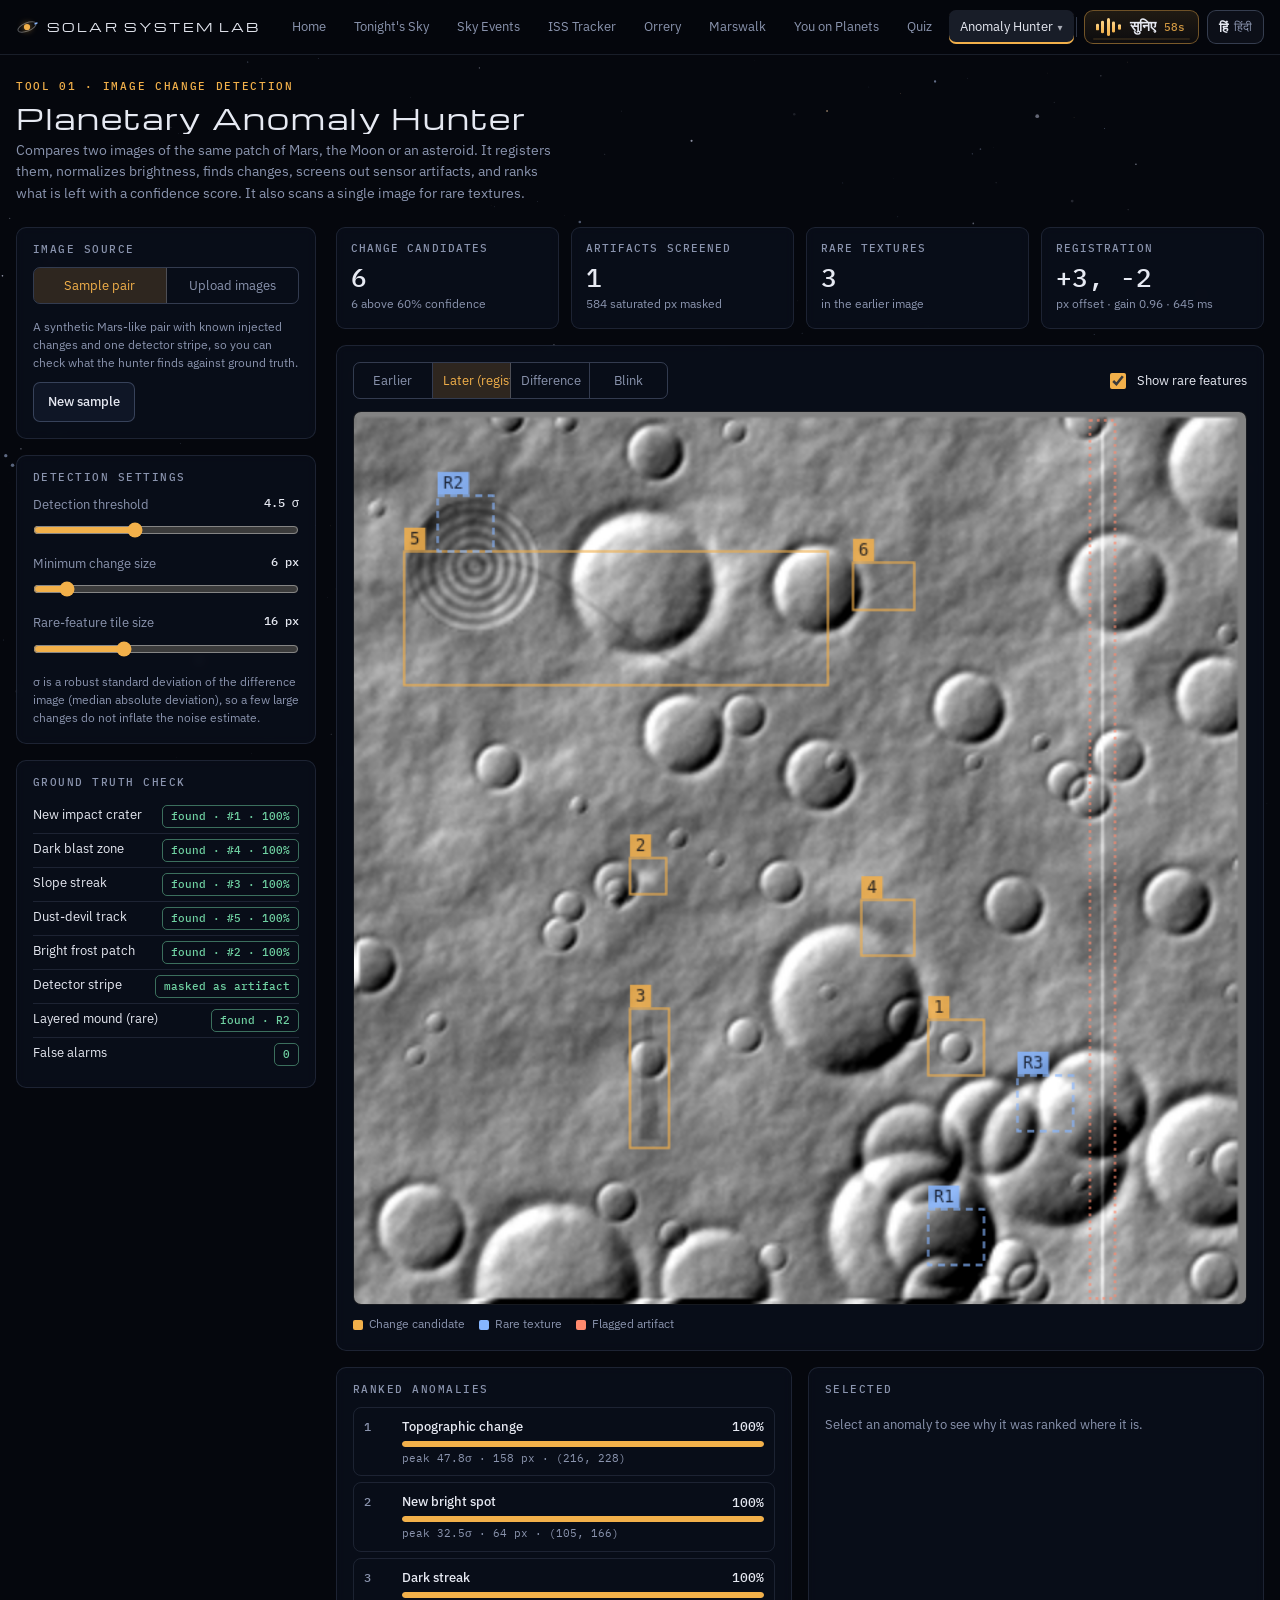
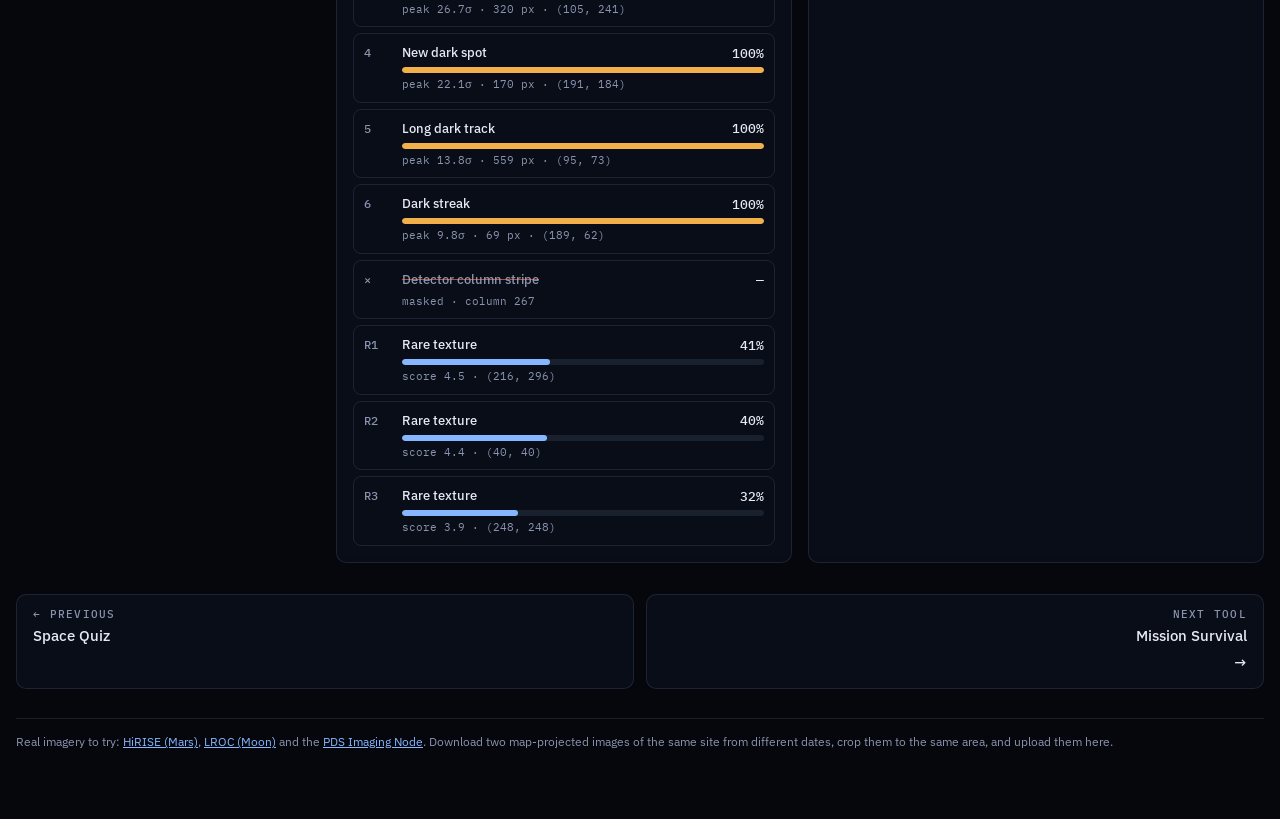
==== commit 47e93b9f: "Add Hindi mode, Sky Events, ISS Tracker, You on Planets, Quiz, phone sky finder, installable app - i" ====
--- a/anomaly.html
+++ b/anomaly.html
@@ -11,6 +11,11 @@
 <link rel="icon" href="favicon.svg" type="image/svg+xml">
 <link rel="icon" href="favicon-32.png" sizes="32x32" type="image/png">
 <link rel="apple-touch-icon" href="apple-touch-icon.png">
+<link rel="manifest" href="manifest.webmanifest">
+<meta name="apple-mobile-web-app-capable" content="yes">
+<meta name="mobile-web-app-capable" content="yes">
+<meta name="apple-mobile-web-app-status-bar-style" content="black-translucent">
+<meta name="apple-mobile-web-app-title" content="Solar Lab">
 <meta property="og:type" content="website">
 <meta property="og:site_name" content="Solar System Lab">
 <meta property="og:title" content="Anomaly Hunter · Solar System Lab">
@@ -138,6 +143,7 @@
   <p class="foot">Real imagery to try: <a href="https://www.uahirise.org/" target="_blank" rel="noopener">HiRISE (Mars)</a>, <a href="https://wms.lroc.asu.edu/lroc" target="_blank" rel="noopener">LROC (Moon)</a> and the <a href="https://pds-imaging.jpl.nasa.gov/" target="_blank" rel="noopener">PDS Imaging Node</a>. Download two map-projected images of the same site from different dates, crop them to the same area, and upload them here.</p>
 </main>
 
+<script src="app.js"></script>
 <script src="lab.js"></script>
 <script src="narr.js"></script>
 <script>
--- a/lab.css
+++ b/lab.css
@@ -61,7 +61,7 @@
 .field label,.flabel{display:flex;justify-content:space-between;gap:10px;font-size:12.5px;color:var(--muted)}
 .field label output,.field label .v{color:var(--fg);font:500 12px/1.4 var(--f-mono);font-variant-numeric:tabular-nums}
 input[type=range]{width:100%;accent-color:var(--sun);margin:2px 0}
-select,input[type=number],input[type=text]{background:var(--surface2);border:1px solid var(--line2);border-radius:7px;padding:8px 10px;width:100%}
+select,input[type=number],input[type=text],input[type=date],input[type=time]{background:var(--surface2);border:1px solid var(--line2);border-radius:7px;padding:8px 10px;width:100%}
 input[type=file]{font-size:12px;color:var(--muted);max-width:100%}
 input[type=file]::file-selector-button{background:var(--surface2);color:var(--fg);border:1px solid var(--line2);border-radius:6px;padding:6px 10px;margin-right:8px;cursor:pointer}
 .btn{display:inline-flex;align-items:center;justify-content:center;gap:8px;padding:9px 14px;border-radius:7px;border:1px solid var(--line2);background:var(--surface2);color:var(--fg);cursor:pointer;font-size:13px;font-weight:500;white-space:nowrap}
@@ -226,3 +226,22 @@
 
 .np svg.ring circle{stroke:rgba(var(--sun-rgb),.18)}
 .np svg.ring circle.arc{stroke:var(--sun-hi)}
+
+/* app shell: research menu, language switch, install, toast */
+.nav a.tab-more .caret{font-size:10px;opacity:.7;margin-left:2px}
+.navmenu{position:fixed;z-index:60;min-width:200px;padding:6px;border-radius:10px;border:1px solid var(--line2);background:rgba(10,15,27,.97);backdrop-filter:blur(10px);-webkit-backdrop-filter:blur(10px);box-shadow:0 18px 50px -12px rgba(0,0,0,.8);display:flex;flex-direction:column}
+.navmenu[hidden]{display:none!important}
+.navmenu a{color:var(--fg);text-decoration:none;font-size:13.5px;padding:9px 12px;border-radius:7px}
+.navmenu a:hover,.navmenu a:focus-visible{background:rgba(150,168,210,.12)}
+.navmenu a[aria-current="page"]{color:var(--sun)}
+.navlang,.navinstall{flex:none;display:inline-flex;align-items:center;gap:6px;height:34px;padding:0 11px;margin-right:max(12px,env(safe-area-inset-right,0px));border-radius:9px;border:1px solid var(--line2);background:rgba(150,168,210,.06);color:var(--fg);cursor:pointer;font:inherit}
+.navlisten+.navinstall,.navlisten+.navlang,.navinstall+.navlang{margin-left:-6px}
+.navlang:hover,.navinstall:hover{border-color:var(--sun);color:var(--fg)}
+.navlang b{font:600 13px/1 "Noto Sans Devanagari",var(--f-body)}
+.navlang span,.navinstall span{font-size:12px;color:var(--muted)}
+.navinstall svg{width:16px;height:16px;color:var(--sun)}
+.navinstall[hidden]{display:none!important}
+@media (max-width:900px){.navlang span,.navinstall span{display:none}}
+.labtoast{position:fixed;left:50%;bottom:calc(18px + env(safe-area-inset-bottom,0px));transform:translate(-50%,30px);opacity:0;pointer-events:none;z-index:80;max-width:min(92vw,460px);padding:12px 16px;border-radius:10px;border:1px solid var(--line2);background:rgba(10,15,27,.97);color:var(--fg);font-size:13.5px;box-shadow:0 18px 50px -12px rgba(0,0,0,.8);transition:opacity .25s,transform .25s}
+.labtoast.on{opacity:1;transform:translate(-50%,0)}
+html.lang-hi body{font-family:"Noto Sans Devanagari",var(--f-body)}
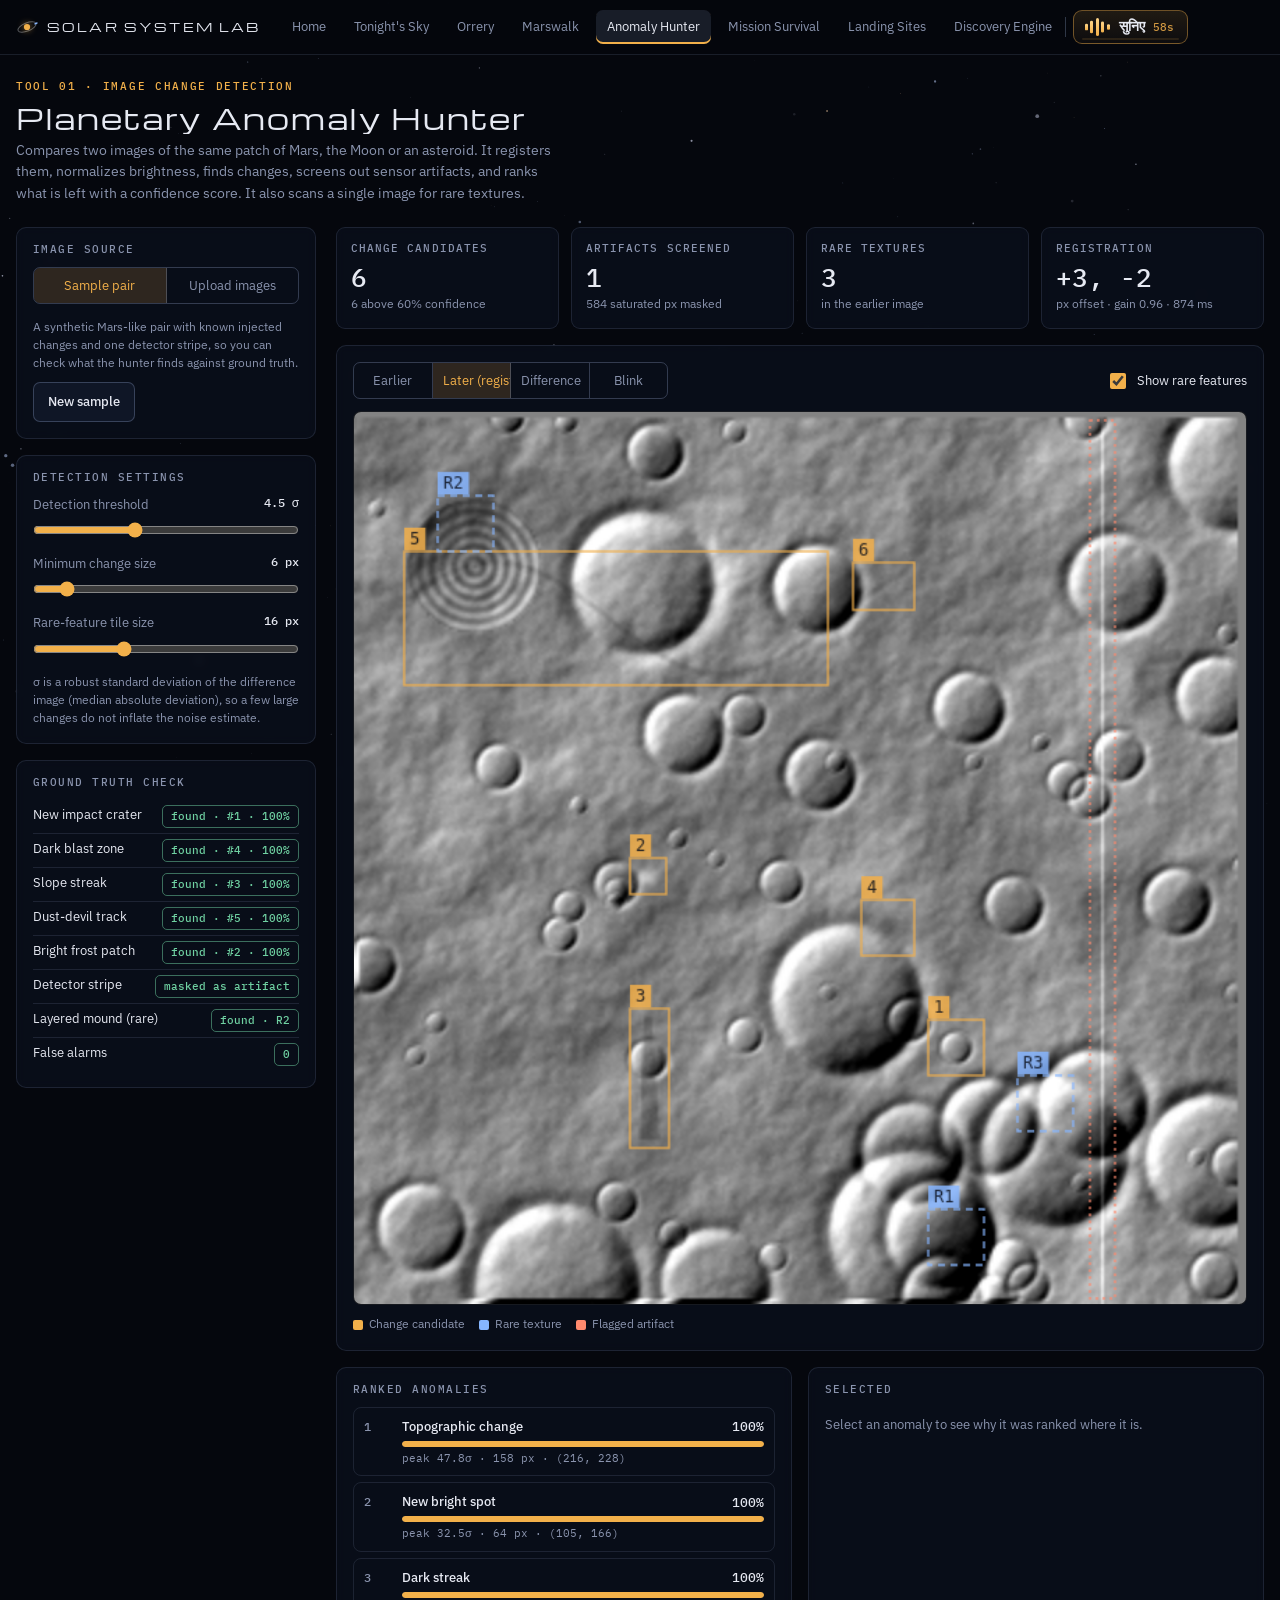
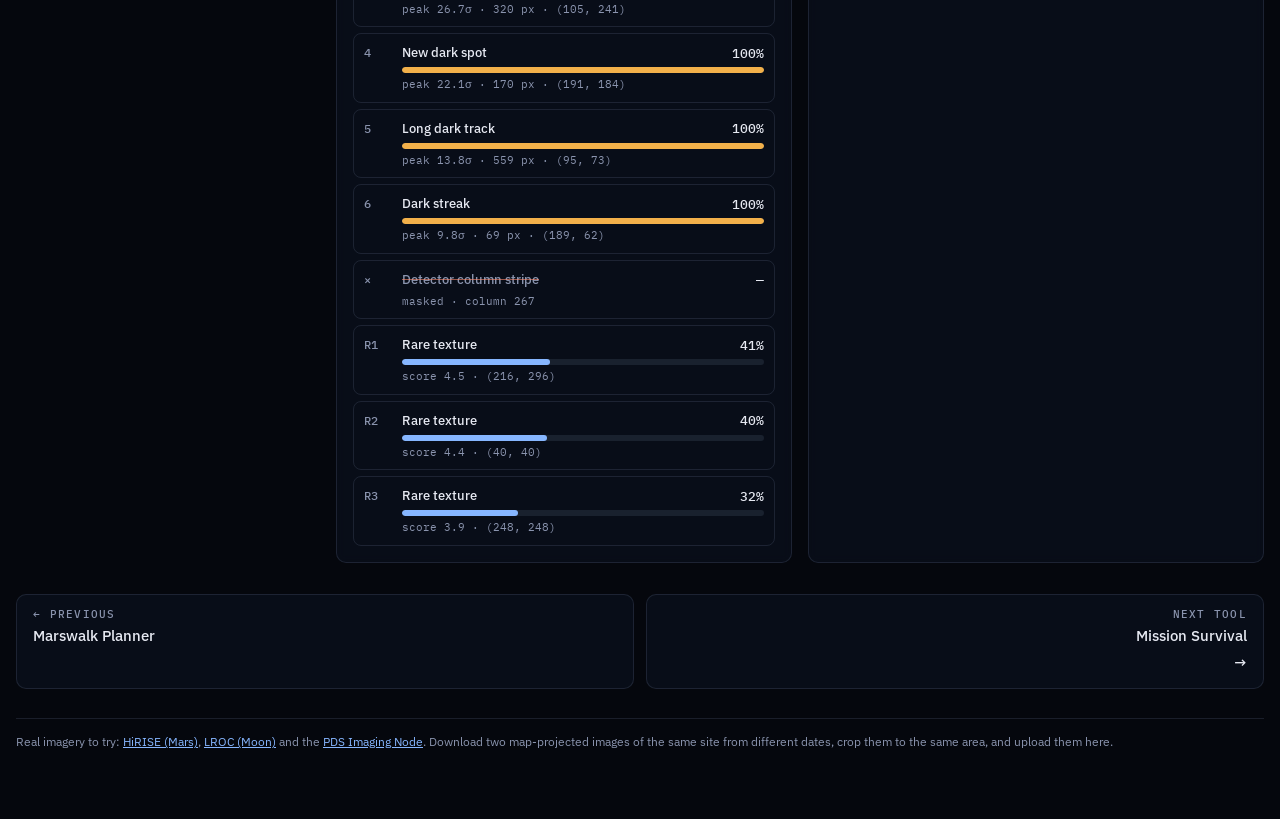
==== commit b2bdab96: "Revert: remove Hindi mode, Sky Events, ISS Tracker, You on Planets, Quiz, phone sky finder, installa" ====
--- a/anomaly.html
+++ b/anomaly.html
@@ -11,11 +11,6 @@
 <link rel="icon" href="favicon.svg" type="image/svg+xml">
 <link rel="icon" href="favicon-32.png" sizes="32x32" type="image/png">
 <link rel="apple-touch-icon" href="apple-touch-icon.png">
-<link rel="manifest" href="manifest.webmanifest">
-<meta name="apple-mobile-web-app-capable" content="yes">
-<meta name="mobile-web-app-capable" content="yes">
-<meta name="apple-mobile-web-app-status-bar-style" content="black-translucent">
-<meta name="apple-mobile-web-app-title" content="Solar Lab">
 <meta property="og:type" content="website">
 <meta property="og:site_name" content="Solar System Lab">
 <meta property="og:title" content="Anomaly Hunter · Solar System Lab">
@@ -143,7 +138,6 @@
   <p class="foot">Real imagery to try: <a href="https://www.uahirise.org/" target="_blank" rel="noopener">HiRISE (Mars)</a>, <a href="https://wms.lroc.asu.edu/lroc" target="_blank" rel="noopener">LROC (Moon)</a> and the <a href="https://pds-imaging.jpl.nasa.gov/" target="_blank" rel="noopener">PDS Imaging Node</a>. Download two map-projected images of the same site from different dates, crop them to the same area, and upload them here.</p>
 </main>
 
-<script src="app.js"></script>
 <script src="lab.js"></script>
 <script src="narr.js"></script>
 <script>
--- a/lab.css
+++ b/lab.css
@@ -61,7 +61,7 @@
 .field label,.flabel{display:flex;justify-content:space-between;gap:10px;font-size:12.5px;color:var(--muted)}
 .field label output,.field label .v{color:var(--fg);font:500 12px/1.4 var(--f-mono);font-variant-numeric:tabular-nums}
 input[type=range]{width:100%;accent-color:var(--sun);margin:2px 0}
-select,input[type=number],input[type=text],input[type=date],input[type=time]{background:var(--surface2);border:1px solid var(--line2);border-radius:7px;padding:8px 10px;width:100%}
+select,input[type=number],input[type=text]{background:var(--surface2);border:1px solid var(--line2);border-radius:7px;padding:8px 10px;width:100%}
 input[type=file]{font-size:12px;color:var(--muted);max-width:100%}
 input[type=file]::file-selector-button{background:var(--surface2);color:var(--fg);border:1px solid var(--line2);border-radius:6px;padding:6px 10px;margin-right:8px;cursor:pointer}
 .btn{display:inline-flex;align-items:center;justify-content:center;gap:8px;padding:9px 14px;border-radius:7px;border:1px solid var(--line2);background:var(--surface2);color:var(--fg);cursor:pointer;font-size:13px;font-weight:500;white-space:nowrap}
@@ -226,22 +226,3 @@
 
 .np svg.ring circle{stroke:rgba(var(--sun-rgb),.18)}
 .np svg.ring circle.arc{stroke:var(--sun-hi)}
-
-/* app shell: research menu, language switch, install, toast */
-.nav a.tab-more .caret{font-size:10px;opacity:.7;margin-left:2px}
-.navmenu{position:fixed;z-index:60;min-width:200px;padding:6px;border-radius:10px;border:1px solid var(--line2);background:rgba(10,15,27,.97);backdrop-filter:blur(10px);-webkit-backdrop-filter:blur(10px);box-shadow:0 18px 50px -12px rgba(0,0,0,.8);display:flex;flex-direction:column}
-.navmenu[hidden]{display:none!important}
-.navmenu a{color:var(--fg);text-decoration:none;font-size:13.5px;padding:9px 12px;border-radius:7px}
-.navmenu a:hover,.navmenu a:focus-visible{background:rgba(150,168,210,.12)}
-.navmenu a[aria-current="page"]{color:var(--sun)}
-.navlang,.navinstall{flex:none;display:inline-flex;align-items:center;gap:6px;height:34px;padding:0 11px;margin-right:max(12px,env(safe-area-inset-right,0px));border-radius:9px;border:1px solid var(--line2);background:rgba(150,168,210,.06);color:var(--fg);cursor:pointer;font:inherit}
-.navlisten+.navinstall,.navlisten+.navlang,.navinstall+.navlang{margin-left:-6px}
-.navlang:hover,.navinstall:hover{border-color:var(--sun);color:var(--fg)}
-.navlang b{font:600 13px/1 "Noto Sans Devanagari",var(--f-body)}
-.navlang span,.navinstall span{font-size:12px;color:var(--muted)}
-.navinstall svg{width:16px;height:16px;color:var(--sun)}
-.navinstall[hidden]{display:none!important}
-@media (max-width:900px){.navlang span,.navinstall span{display:none}}
-.labtoast{position:fixed;left:50%;bottom:calc(18px + env(safe-area-inset-bottom,0px));transform:translate(-50%,30px);opacity:0;pointer-events:none;z-index:80;max-width:min(92vw,460px);padding:12px 16px;border-radius:10px;border:1px solid var(--line2);background:rgba(10,15,27,.97);color:var(--fg);font-size:13.5px;box-shadow:0 18px 50px -12px rgba(0,0,0,.8);transition:opacity .25s,transform .25s}
-.labtoast.on{opacity:1;transform:translate(-50%,0)}
-html.lang-hi body{font-family:"Noto Sans Devanagari",var(--f-body)}
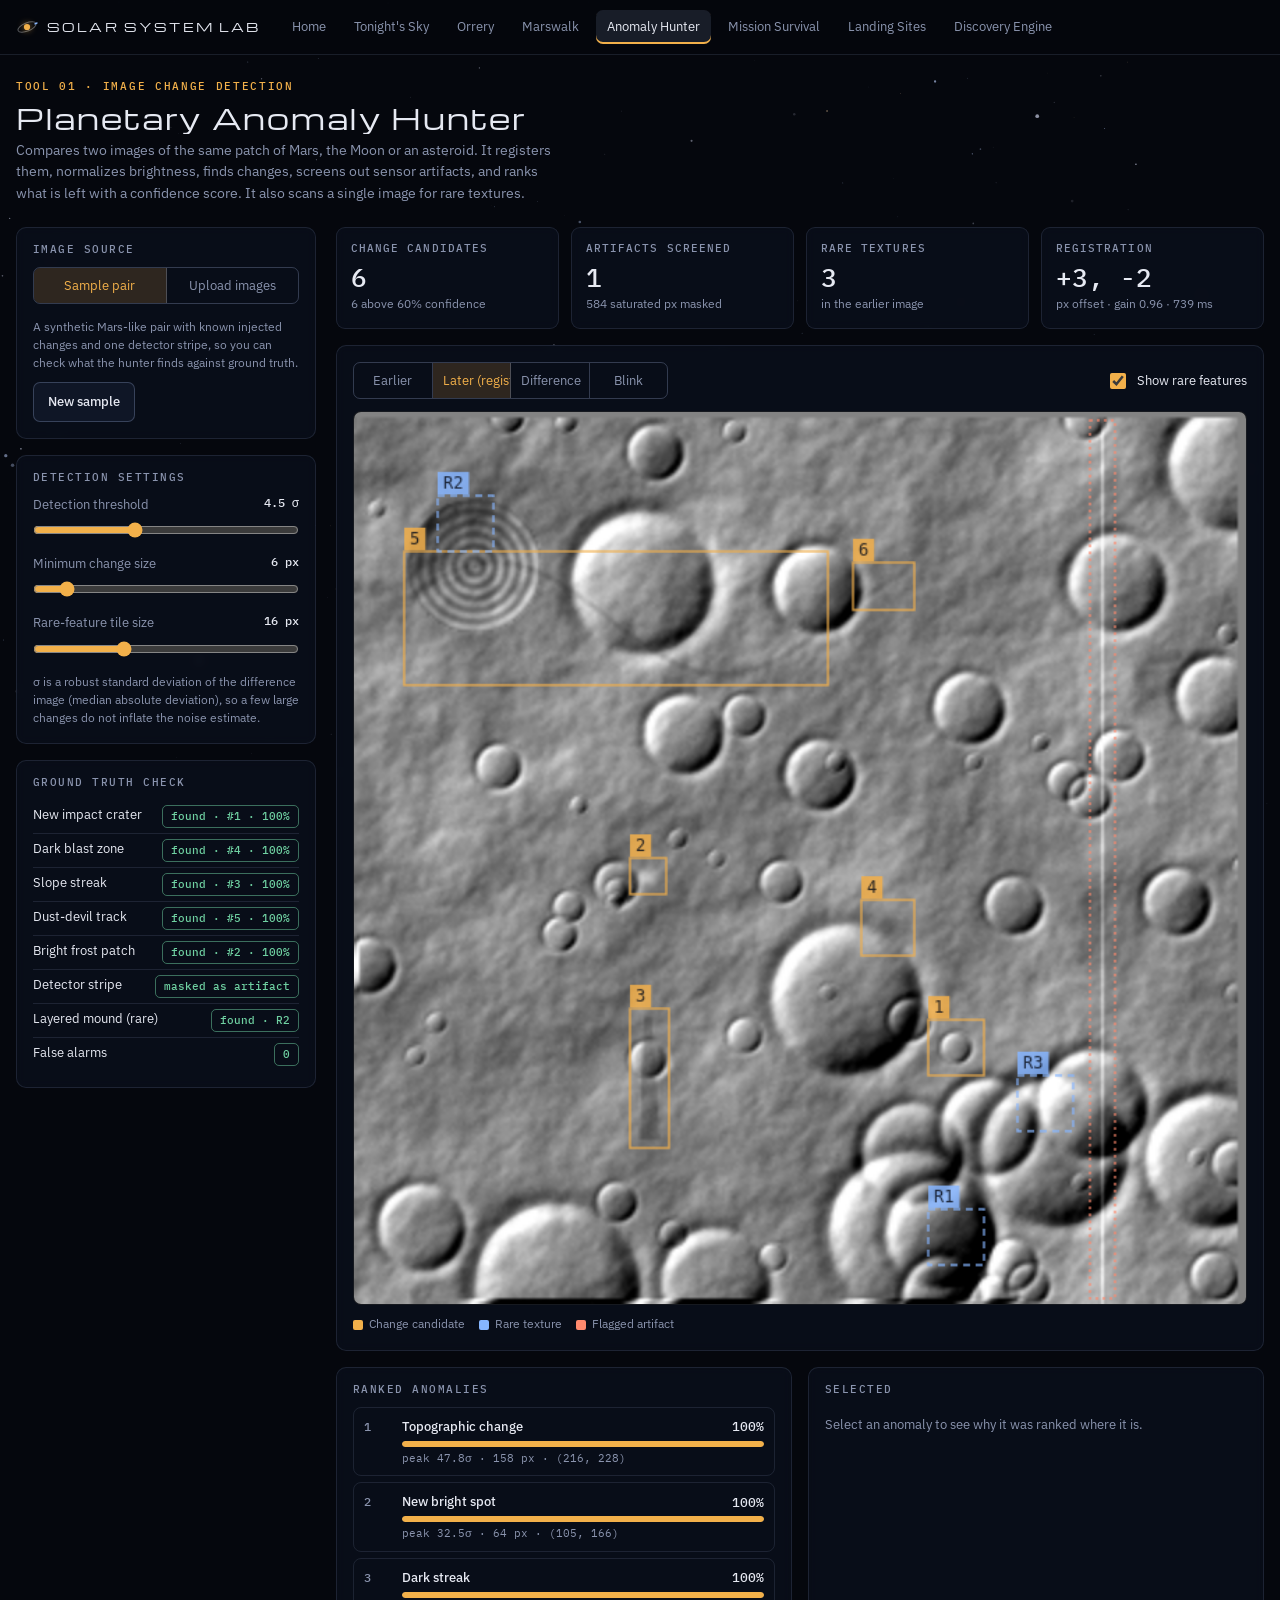
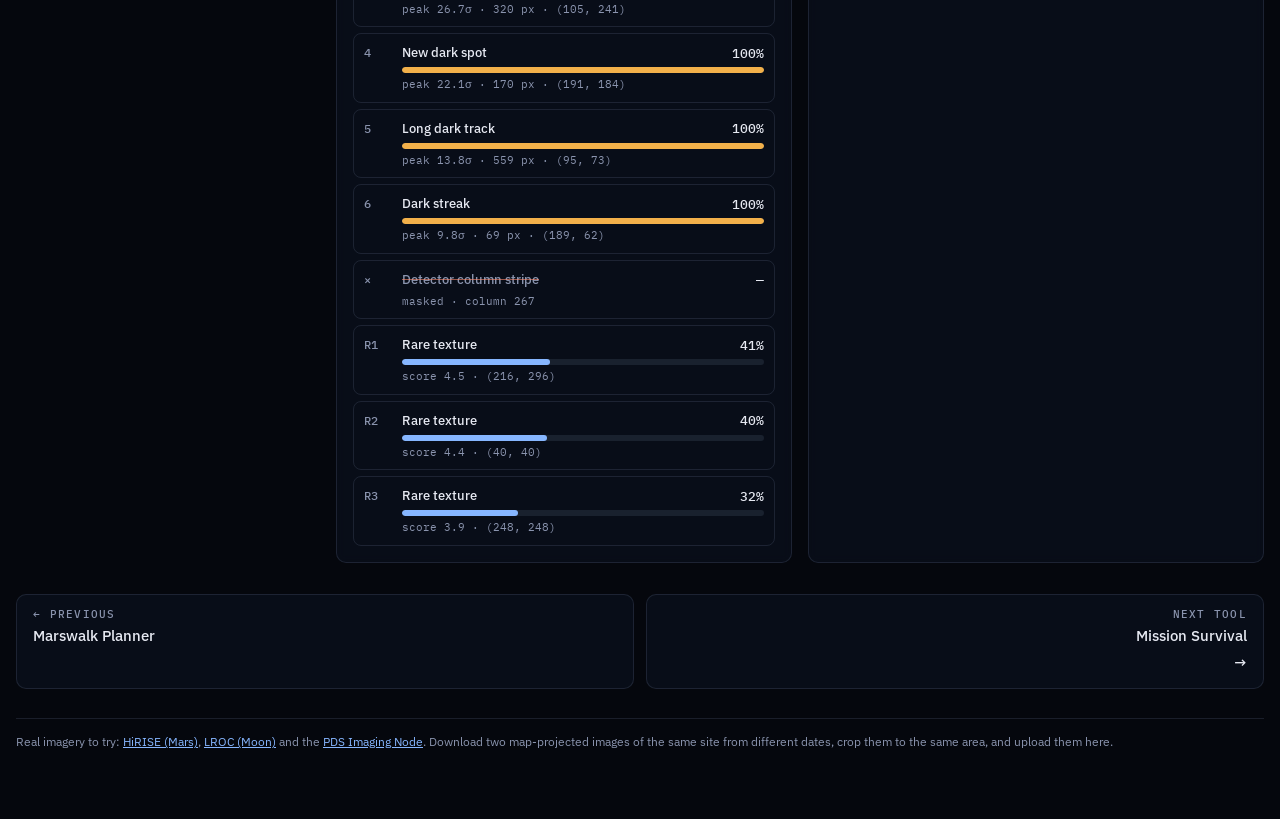
==== commit 45535546: "Remove the audio introduction (Listen button, player and narration files) Co-Authored-By: Claude Opu" ====
--- a/anomaly.html
+++ b/anomaly.html
@@ -139,7 +139,6 @@
 </main>
 
 <script src="lab.js"></script>
-<script src="narr.js"></script>
 <script>
 (function(){
 "use strict";
